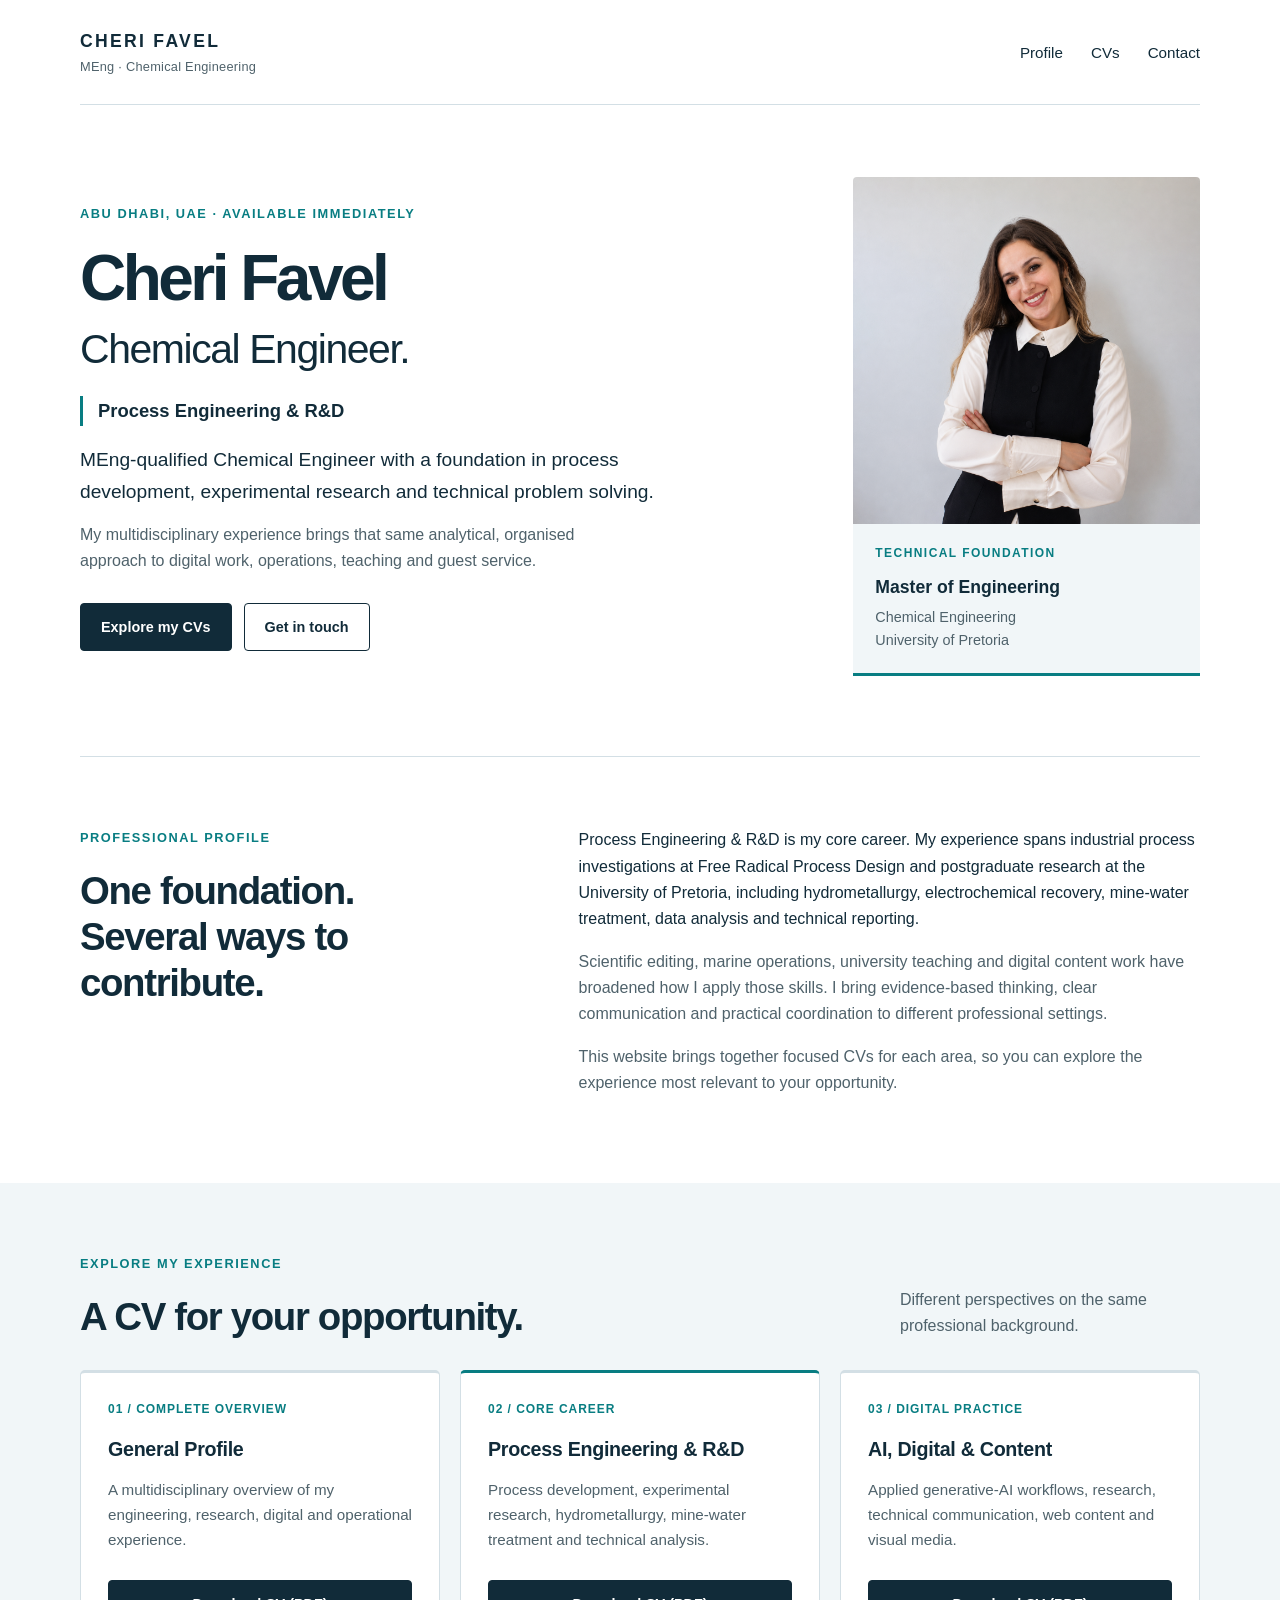
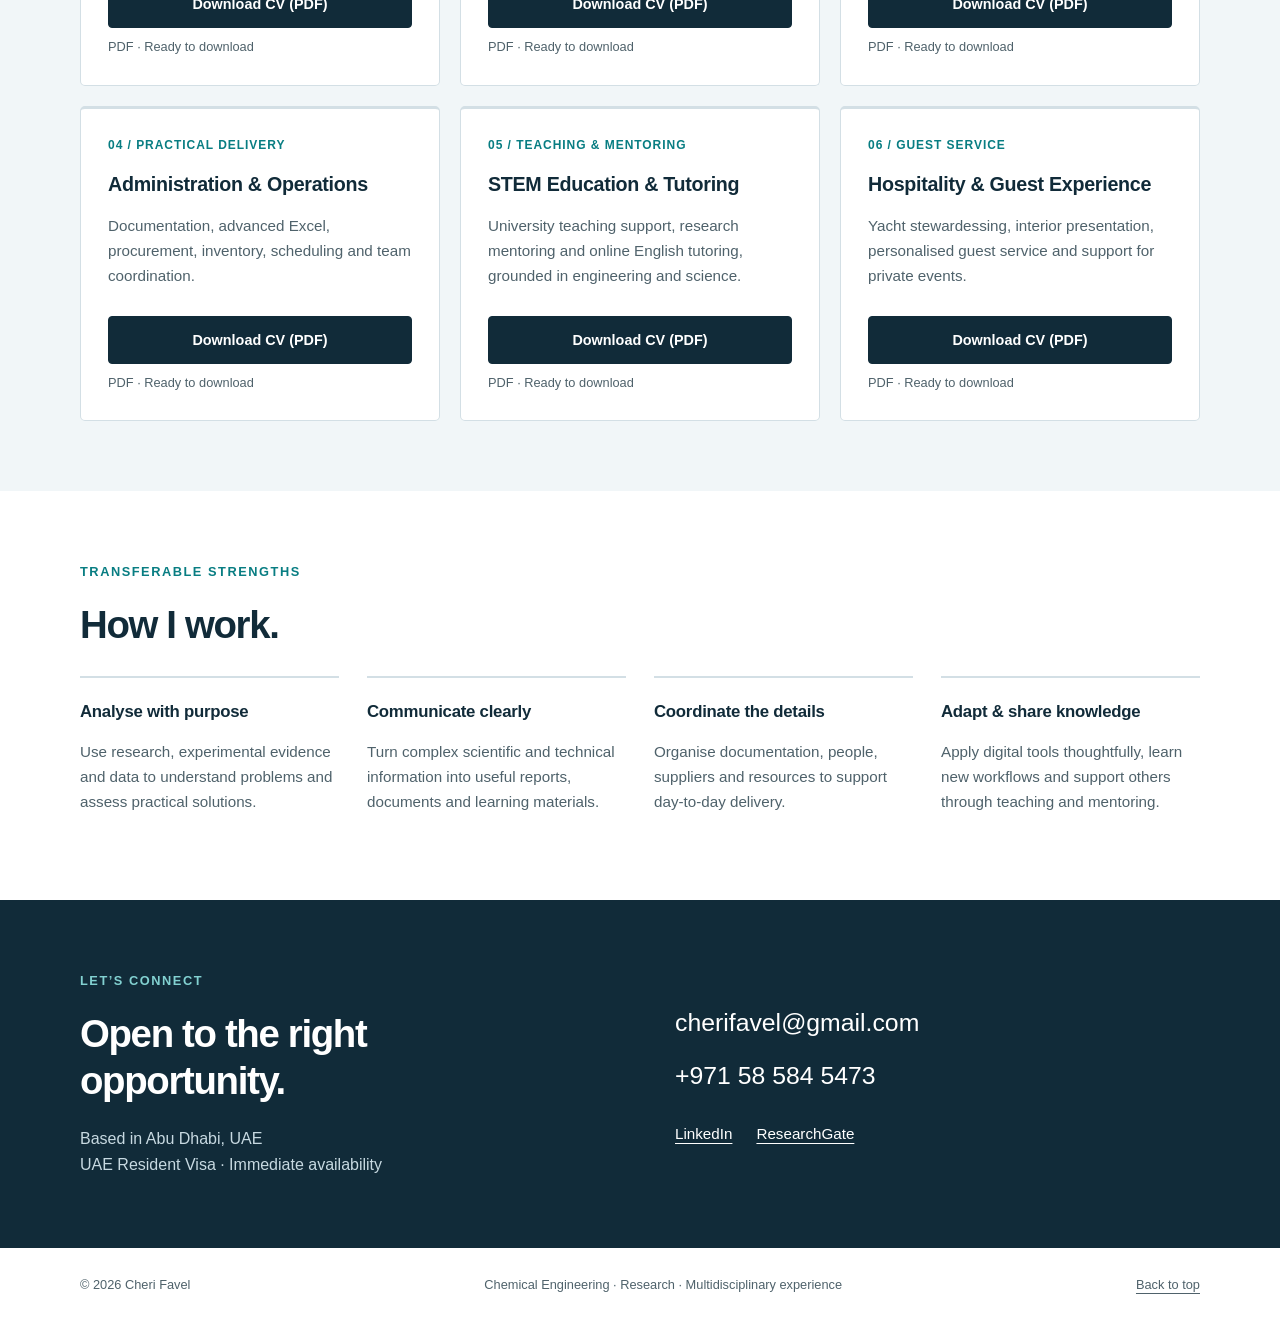
==== index.html @ fe30cc8b "Add files via upload" ====
<!doctype html>
<html lang="en">
<head>
  <meta charset="utf-8"><meta name="viewport" content="width=device-width, initial-scale=1">
  <title>Cheri Favel | Chemical Engineer · Process & R&D</title>
  <meta name="description" content="Cheri Favel, MEng-qualified Chemical Engineer in Abu Dhabi. Process Engineering & R&D, with transferable experience across digital, operations, education and hospitality.">
  <meta name="theme-color" content="#112b39">
  <meta property="og:title" content="Cheri Favel | Chemical Engineer"><meta property="og:description" content="Process Engineering & R&D. One technical foundation, multidisciplinary experience. Abu Dhabi, UAE.">
  <link rel="icon" type="image/svg+xml" href="data:image/svg+xml,%3Csvg xmlns='http://www.w3.org/2000/svg' viewBox='0 0 40 40'%3E%3Crect width='40' height='40' rx='5' fill='%23112b39'/%3E%3Ctext x='5' y='27' font-family='Arial' font-size='22' fill='white'%3ECF%3C/text%3E%3C/svg%3E">
  <link rel="stylesheet" href="assets/styles.css"><script src="assets/cvs.js" defer></script>
</head>
<body>
<a class="skip" href="#main">Skip to content</a>
<header class="wrap header"><a class="brand" href="#home">CHERI FAVEL<span>MEng · Chemical Engineering</span></a><nav aria-label="Main navigation"><a href="#profile">Profile</a><a href="#cvs">CVs</a><a href="#contact">Contact</a></nav></header>
<main id="main">
<section class="wrap hero" id="home">
 <div><p class="eyebrow">Abu Dhabi, UAE · Available immediately</p><h1>Cheri Favel<span>Chemical Engineer.</span></h1><p class="core">Process Engineering & R&D</p><p class="intro">MEng-qualified Chemical Engineer with a foundation in process development, experimental research and technical problem solving.</p><p class="hero-note">My multidisciplinary experience brings that same analytical, organised approach to digital work, operations, teaching and guest service.</p><div class="actions"><a class="button primary" href="#cvs">Explore my CVs</a><a class="button secondary" href="mailto:cherifavel@gmail.com">Get in touch</a></div></div>
 <aside class="hero-aside"><img src="assets/cheri-favel-portrait.png" alt="Cheri Favel" width="1254" height="1254"><div class="qualification"><span class="eyebrow">Technical foundation</span><strong>Master of Engineering</strong><span>Chemical Engineering<br>University of Pretoria</span></div></aside>
</section>
<section class="section wrap profile" id="profile"><div><p class="eyebrow">Professional profile</p><h2>One foundation.<br>Several ways to contribute.</h2></div><div class="prose"><p>Process Engineering & R&D is my core career. My experience spans industrial process investigations at Free Radical Process Design and postgraduate research at the University of Pretoria, including hydrometallurgy, electrochemical recovery, mine-water treatment, data analysis and technical reporting.</p><p>Scientific editing, marine operations, university teaching and digital content work have broadened how I apply those skills. I bring evidence-based thinking, clear communication and practical coordination to different professional settings.</p><p>This website brings together focused CVs for each area, so you can explore the experience most relevant to your opportunity.</p></div></section>
<section class="cv-section" id="cvs"><div class="wrap section"><div class="section-heading"><div><p class="eyebrow">Explore my experience</p><h2>A CV for your opportunity.</h2></div><p>Different perspectives on the same professional background.</p></div>
<div class="cards">
<article class="card" data-cv="general"><p class="card-label">01 / Complete overview</p><h3>General Profile</h3><p>A multidisciplinary overview of my engineering, research, digital and operational experience.</p><div class="download"><button class="button" disabled aria-describedby="general-status">Download CV (PDF)</button><span id="general-status" class="status">Final PDF pending</span></div></article>
<article class="card featured" data-cv="process"><p class="card-label">02 / Core career</p><h3>Process Engineering & R&D</h3><p>Process development, experimental research, hydrometallurgy, mine-water treatment and technical analysis.</p><div class="download"><button class="button" disabled aria-describedby="process-status">Download CV (PDF)</button><span id="process-status" class="status">Final PDF pending</span></div></article>
<article class="card" data-cv="digital"><p class="card-label">03 / Digital practice</p><h3>AI, Digital & Content</h3><p>Applied generative-AI workflows, research, technical communication, web content and visual media.</p><div class="download"><button class="button" disabled aria-describedby="digital-status">Download CV (PDF)</button><span id="digital-status" class="status">Final PDF pending</span></div></article>
<article class="card" data-cv="operations"><p class="card-label">04 / Practical delivery</p><h3>Administration & Operations</h3><p>Documentation, advanced Excel, procurement, inventory, scheduling and team coordination.</p><div class="download"><button class="button" disabled aria-describedby="operations-status">Download CV (PDF)</button><span id="operations-status" class="status">Final PDF pending</span></div></article>
<article class="card" data-cv="education"><p class="card-label">05 / Teaching & mentoring</p><h3>STEM Education & Tutoring</h3><p>University teaching support, research mentoring and online English tutoring, grounded in engineering and science.</p><div class="download"><button class="button" disabled aria-describedby="education-status">Download CV (PDF)</button><span id="education-status" class="status">Final PDF pending</span></div></article>
<article class="card" data-cv="hospitality"><p class="card-label">06 / Guest service</p><h3>Hospitality & Guest Experience</h3><p>Yacht stewardessing, interior presentation, personalised guest service and support for private events.</p><div class="download"><button class="button" disabled aria-describedby="hospitality-status">Download CV (PDF)</button><span id="hospitality-status" class="status">Final PDF pending</span></div></article>
</div><p class="pending-note">CV downloads are being prepared. Please <a href="mailto:cherifavel@gmail.com">contact me</a> for the profile most relevant to your opportunity.</p></div></section>
<section class="section wrap" id="strengths"><p class="eyebrow">Transferable strengths</p><h2>How I work.</h2><div class="strengths"><article><h3>Analyse with purpose</h3><p>Use research, experimental evidence and data to understand problems and assess practical solutions.</p></article><article><h3>Communicate clearly</h3><p>Turn complex scientific and technical information into useful reports, documents and learning materials.</p></article><article><h3>Coordinate the details</h3><p>Organise documentation, people, suppliers and resources to support day-to-day delivery.</p></article><article><h3>Adapt & share knowledge</h3><p>Apply digital tools thoughtfully, learn new workflows and support others through teaching and mentoring.</p></article></div></section>
<section class="contact" id="contact"><div class="wrap section contact-grid"><div><p class="eyebrow">Let’s connect</p><h2>Open to the right<br>opportunity.</h2><p>Based in Abu Dhabi, UAE<br>UAE Resident Visa · Immediate availability</p></div><div class="contact-links"><a href="mailto:cherifavel@gmail.com">cherifavel@gmail.com</a><a href="tel:+971585845473">+971 58 584 5473</a><div class="social"><a href="https://www.linkedin.com/in/cheri-favel">LinkedIn</a><a href="https://www.researchgate.net/profile/Cheri-Favel">ResearchGate</a></div></div></div></section>
</main><footer class="wrap footer"><span>© 2026 Cheri Favel</span><span>Chemical Engineering · Research · Multidisciplinary experience</span><a href="#home">Back to top</a></footer>
</body></html>
---- assets/styles.css ----
:root{--ink:#112b39;--muted:#4f626b;--accent:#087d82;--light:#f1f6f8;--line:#d3dfe5;font-family:Arial,Helvetica,sans-serif;color:var(--ink);font-size:16px;line-height:1.65;scroll-behavior:smooth}*{box-sizing:border-box}body{margin:0;background:#fff}a{color:inherit;text-underline-offset:4px}a:focus-visible,button:focus-visible{outline:3px solid #d68d15;outline-offset:5px}button,a{-webkit-tap-highlight-color:transparent}.wrap{width:min(1120px,calc(100% - 64px));margin:auto}.skip{position:absolute;top:-100px;background:#fff;padding:12px;z-index:5}.skip:focus{top:0}.header{display:flex;justify-content:space-between;align-items:center;padding:27px 0;border-bottom:1px solid var(--line);gap:24px}.brand{font-weight:700;letter-spacing:.13em;text-decoration:none;font-size:1.1rem}.brand span{display:block;font-size:.8rem;letter-spacing:.02em;font-weight:400;color:var(--muted)}nav{display:flex;gap:28px}nav a{text-decoration:none;font-size:.95rem}nav a:hover{color:var(--accent)}.hero{display:grid;grid-template-columns:1.6fr .8fr;align-items:center;gap:80px;padding:72px 0 80px}.eyebrow,.card-label{font-size:.8rem;text-transform:uppercase;letter-spacing:.12em;font-weight:700;color:var(--accent);margin:0 0 20px}h1{font-size:clamp(2.8rem,5vw,4.7rem);line-height:1.08;letter-spacing:-.055em;margin:0 0 25px}h1 span{display:block;font-size:.64em;letter-spacing:-.035em;font-weight:400;margin-top:14px}.core{display:inline-block;border-left:3px solid var(--accent);padding-left:15px;font-size:1.15rem;font-weight:700;margin:0 0 18px}.intro{font-size:1.2rem;line-height:1.65;max-width:600px;margin:0 0 14px}.hero-note{color:var(--muted);max-width:550px;margin:0 0 28px}.actions{display:flex;gap:12px;flex-wrap:wrap}.button{display:inline-flex;align-items:center;justify-content:center;font:inherit;font-size:.9rem;font-weight:700;line-height:1.4;padding:13px 20px;border-radius:4px;text-decoration:none;border:1px solid var(--ink);min-height:48px}.primary{background:var(--ink);color:#fff}.secondary{background:white}.button:hover:not(:disabled){background:var(--accent);border-color:var(--accent);color:white}.hero-aside{border-bottom:3px solid var(--accent)}.hero-aside img{display:block;width:100%;height:auto;aspect-ratio:1;object-fit:cover;border-radius:4px 4px 0 0}.qualification{padding:20px 22px;background:var(--light)}.qualification .eyebrow{font-size:.75rem;margin-bottom:9px;display:block}.qualification strong{display:block;font-size:1.1rem}.qualification>span:last-child{font-size:.9rem;color:var(--muted);display:block;margin-top:4px}.section{padding:70px 0}h2{font-size:clamp(1.9rem,3vw,2.65rem);line-height:1.2;letter-spacing:-.035em;margin:0 0 28px}h3{font-size:1.23rem;line-height:1.35;margin:0 0 15px;letter-spacing:-.015em}p{margin:0 0 16px}.profile{border-top:1px solid var(--line);display:grid;grid-template-columns:1fr 1.45fr;gap:70px}.prose p{color:var(--muted)}.prose p:first-child{color:var(--ink)}.cv-section{background:var(--light)}.section-heading{display:flex;justify-content:space-between;gap:40px;align-items:end;margin-bottom:30px}.section-heading h2{margin-bottom:0}.section-heading>p{max-width:300px;color:var(--muted);margin:0}.cards{display:grid;grid-template-columns:repeat(3,1fr);gap:20px}.card{padding:27px;background:white;border:1px solid var(--line);border-top:3px solid var(--line);border-radius:5px;display:flex;flex-direction:column}.card.featured{border-top-color:var(--accent)}.card-label{font-size:.75rem;letter-spacing:.08em;margin-bottom:16px}.card>p:not(.card-label){color:var(--muted);font-size:.95rem}.download{margin-top:auto;padding-top:12px}.download .button{width:100%;padding:12px}.button:disabled{background:#edf1f4;border-color:#c3d0d8;color:#52616a;cursor:not-allowed}.status{display:block;margin-top:8px;font-size:.8rem;color:var(--muted)}.pending-note{font-size:.9rem;color:var(--muted);margin:24px 0 0}.strengths{display:grid;grid-template-columns:repeat(4,1fr);gap:28px}.strengths article{border-top:2px solid var(--line);padding-top:23px}.strengths h3{font-size:1.05rem}.strengths p{color:var(--muted);font-size:.95rem}.contact{background:var(--ink);color:white}.contact .eyebrow{color:#82d1d1}.contact-grid{display:grid;grid-template-columns:1fr 1fr;gap:70px;align-items:center}.contact h2{margin-bottom:22px}.contact p:last-child{color:#c7d9e1;margin:0}.contact-links{display:flex;flex-direction:column;align-items:flex-start;gap:12px}.contact-links>a{font-size:clamp(1.1rem,2.1vw,1.55rem);text-decoration:none;overflow-wrap:anywhere}.contact-links a:hover{text-decoration:underline}.social{display:flex;gap:24px;font-size:.95rem;margin-top:12px}.footer{display:flex;justify-content:space-between;gap:25px;padding:26px 0;color:var(--muted);font-size:.8rem}.footer span:nth-child(2){max-width:450px}section{scroll-margin-top:25px}@media(max-width:900px){.hero{gap:40px}.cards{grid-template-columns:repeat(2,1fr)}.strengths{grid-template-columns:repeat(2,1fr)}.profile{gap:35px}.contact-grid{gap:30px}.section-heading{align-items:start;flex-direction:column;gap:18px}}@media(max-width:600px){.wrap{width:calc(100% - 36px)}.header{align-items:start;flex-direction:column;gap:15px;padding:20px 0}nav{gap:25px}.hero{grid-template-columns:1fr;gap:30px;padding:40px 0}.hero-aside{display:grid;grid-template-columns:110px 1fr}.hero-aside img{border-radius:4px 0 0 0;height:100%;aspect-ratio:auto}.qualification{padding:14px}.qualification .eyebrow{font-size:.7rem;margin-bottom:6px}.qualification strong{font-size:1rem}.section{padding:45px 0}.profile,.contact-grid{grid-template-columns:1fr;gap:18px}.cards{grid-template-columns:1fr;gap:15px}.card{padding:23px}.strengths{gap:20px;grid-template-columns:1fr}.footer{flex-direction:column;gap:8px}.hero .eyebrow{font-size:.75rem}.contact-links{gap:9px}.actions .button{flex:1}.hero-aside .qualification>span:last-child{font-size:.85rem}}@media(prefers-reduced-motion:reduce){:root{scroll-behavior:auto}}
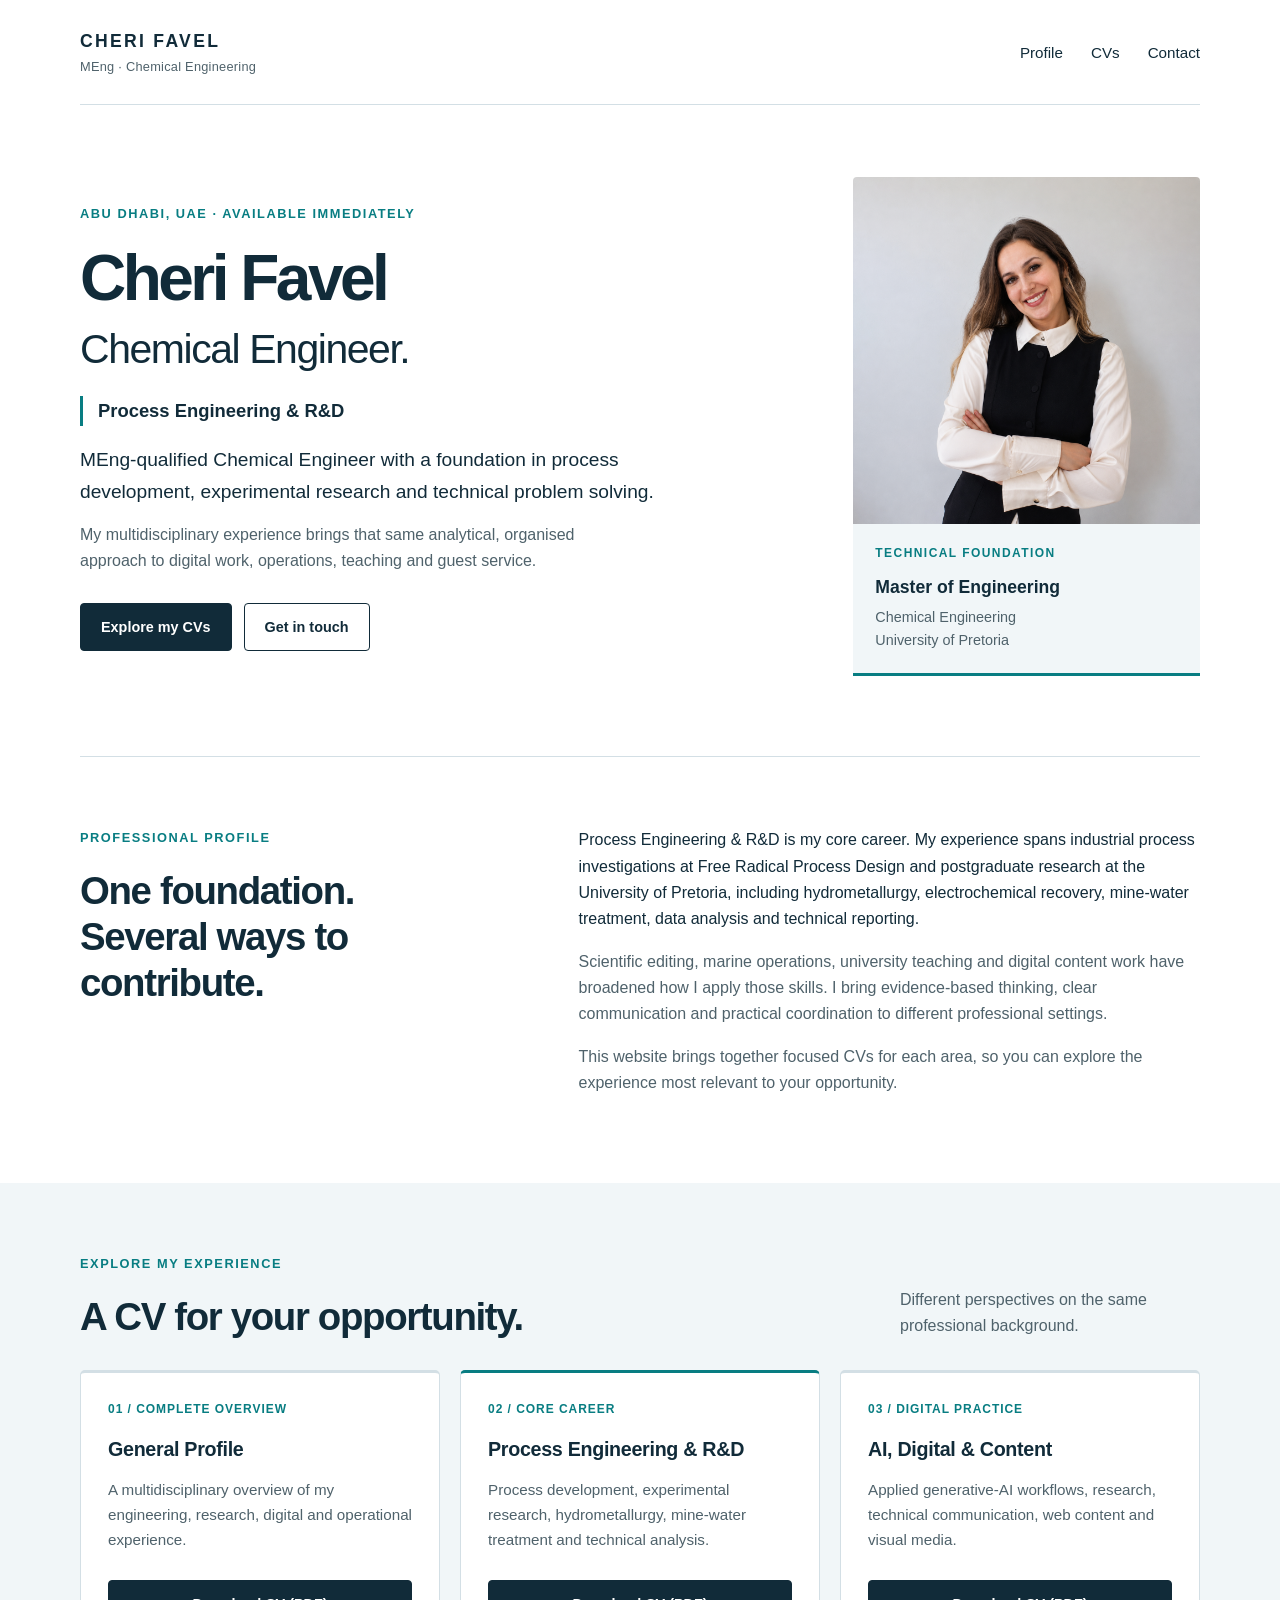
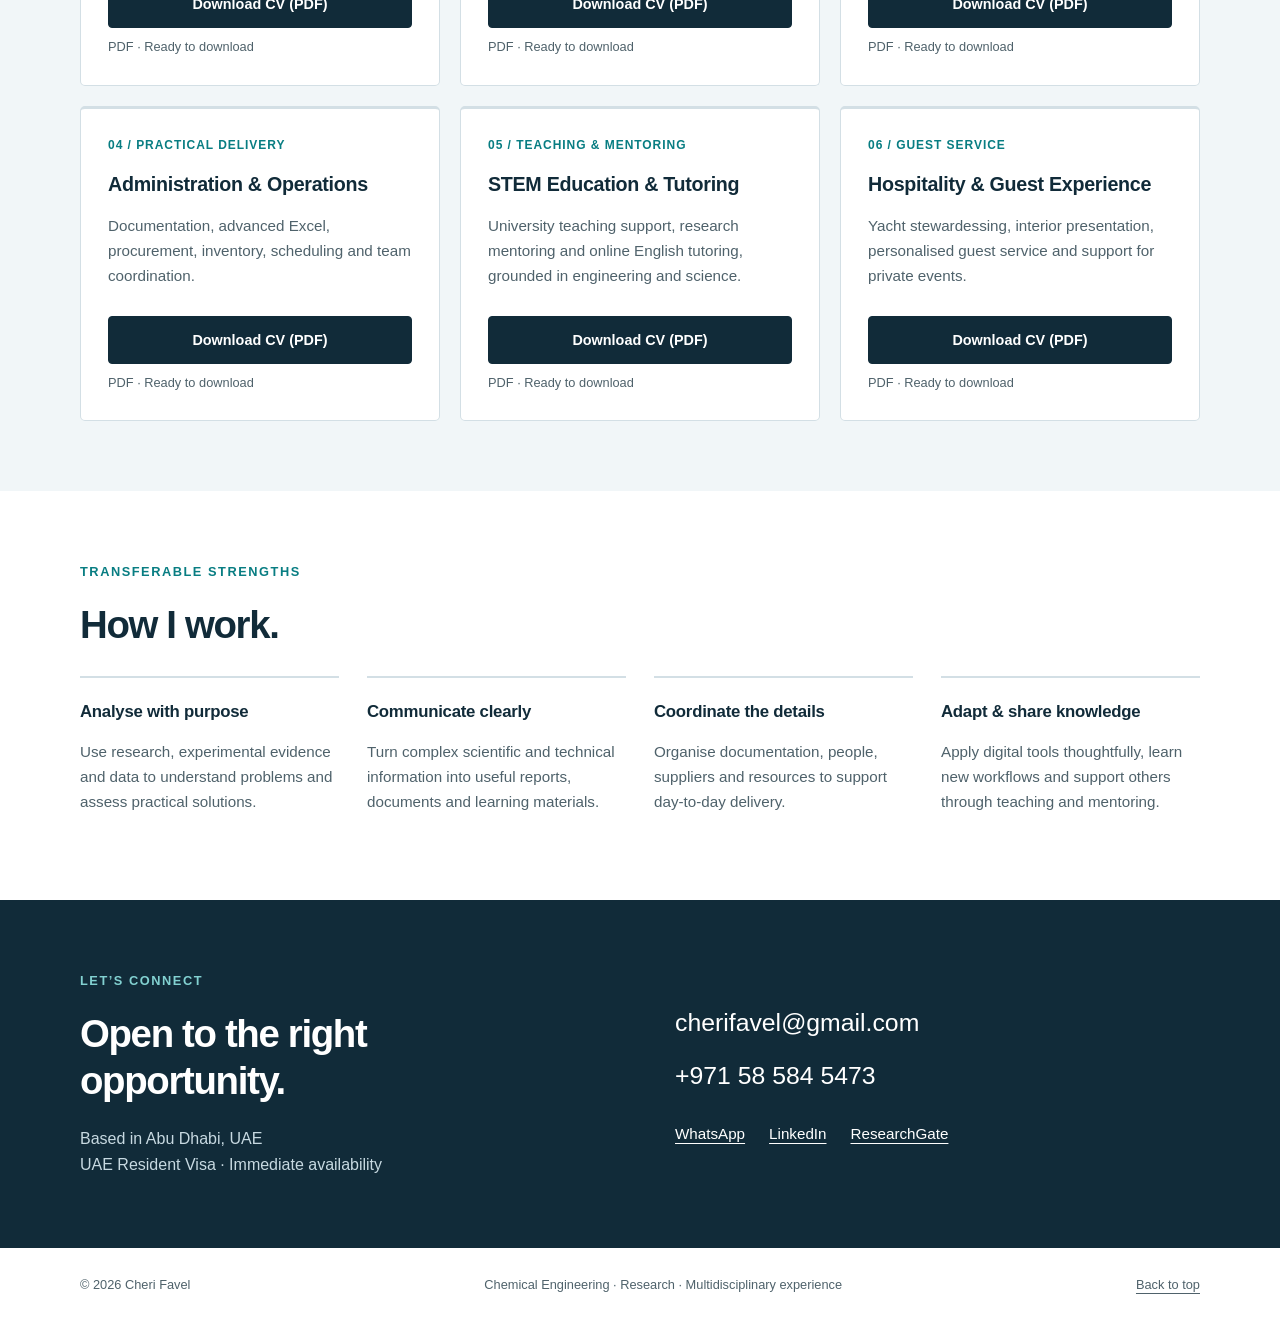
==== commit e7c2d2d9: "Update index.html Added WhatsApp Link" ====
--- a/index.html
+++ b/index.html
@@ -28,6 +28,6 @@
 <article class="card" data-cv="hospitality"><p class="card-label">06 / Guest service</p><h3>Hospitality & Guest Experience</h3><p>Yacht stewardessing, interior presentation, personalised guest service and support for private events.</p><div class="download"><button class="button" disabled aria-describedby="hospitality-status">Download CV (PDF)</button><span id="hospitality-status" class="status">Final PDF pending</span></div></article>
 </div><p class="pending-note">CV downloads are being prepared. Please <a href="mailto:cherifavel@gmail.com">contact me</a> for the profile most relevant to your opportunity.</p></div></section>
 <section class="section wrap" id="strengths"><p class="eyebrow">Transferable strengths</p><h2>How I work.</h2><div class="strengths"><article><h3>Analyse with purpose</h3><p>Use research, experimental evidence and data to understand problems and assess practical solutions.</p></article><article><h3>Communicate clearly</h3><p>Turn complex scientific and technical information into useful reports, documents and learning materials.</p></article><article><h3>Coordinate the details</h3><p>Organise documentation, people, suppliers and resources to support day-to-day delivery.</p></article><article><h3>Adapt & share knowledge</h3><p>Apply digital tools thoughtfully, learn new workflows and support others through teaching and mentoring.</p></article></div></section>
-<section class="contact" id="contact"><div class="wrap section contact-grid"><div><p class="eyebrow">Let’s connect</p><h2>Open to the right<br>opportunity.</h2><p>Based in Abu Dhabi, UAE<br>UAE Resident Visa · Immediate availability</p></div><div class="contact-links"><a href="mailto:cherifavel@gmail.com">cherifavel@gmail.com</a><a href="tel:+971585845473">+971 58 584 5473</a><div class="social"><a href="https://www.linkedin.com/in/cheri-favel">LinkedIn</a><a href="https://www.researchgate.net/profile/Cheri-Favel">ResearchGate</a></div></div></div></section>
+<section class="contact" id="contact"><div class="wrap section contact-grid"><div><p class="eyebrow">Let’s connect</p><h2>Open to the right<br>opportunity.</h2><p>Based in Abu Dhabi, UAE<br>UAE Resident Visa · Immediate availability</p></div><div class="contact-links"><a href="mailto:cherifavel@gmail.com">cherifavel@gmail.com</a><a href="tel:+971585845473">+971 58 584 5473</a><div class="social"><a href="https://wa.me/971585845473">WhatsApp</a><a href="https://www.linkedin.com/in/cheri-favel">LinkedIn</a><a href="https://www.researchgate.net/profile/Cheri-Favel">ResearchGate</a></div></div></div></section>
 </main><footer class="wrap footer"><span>© 2026 Cheri Favel</span><span>Chemical Engineering · Research · Multidisciplinary experience</span><a href="#home">Back to top</a></footer>
 </body></html>
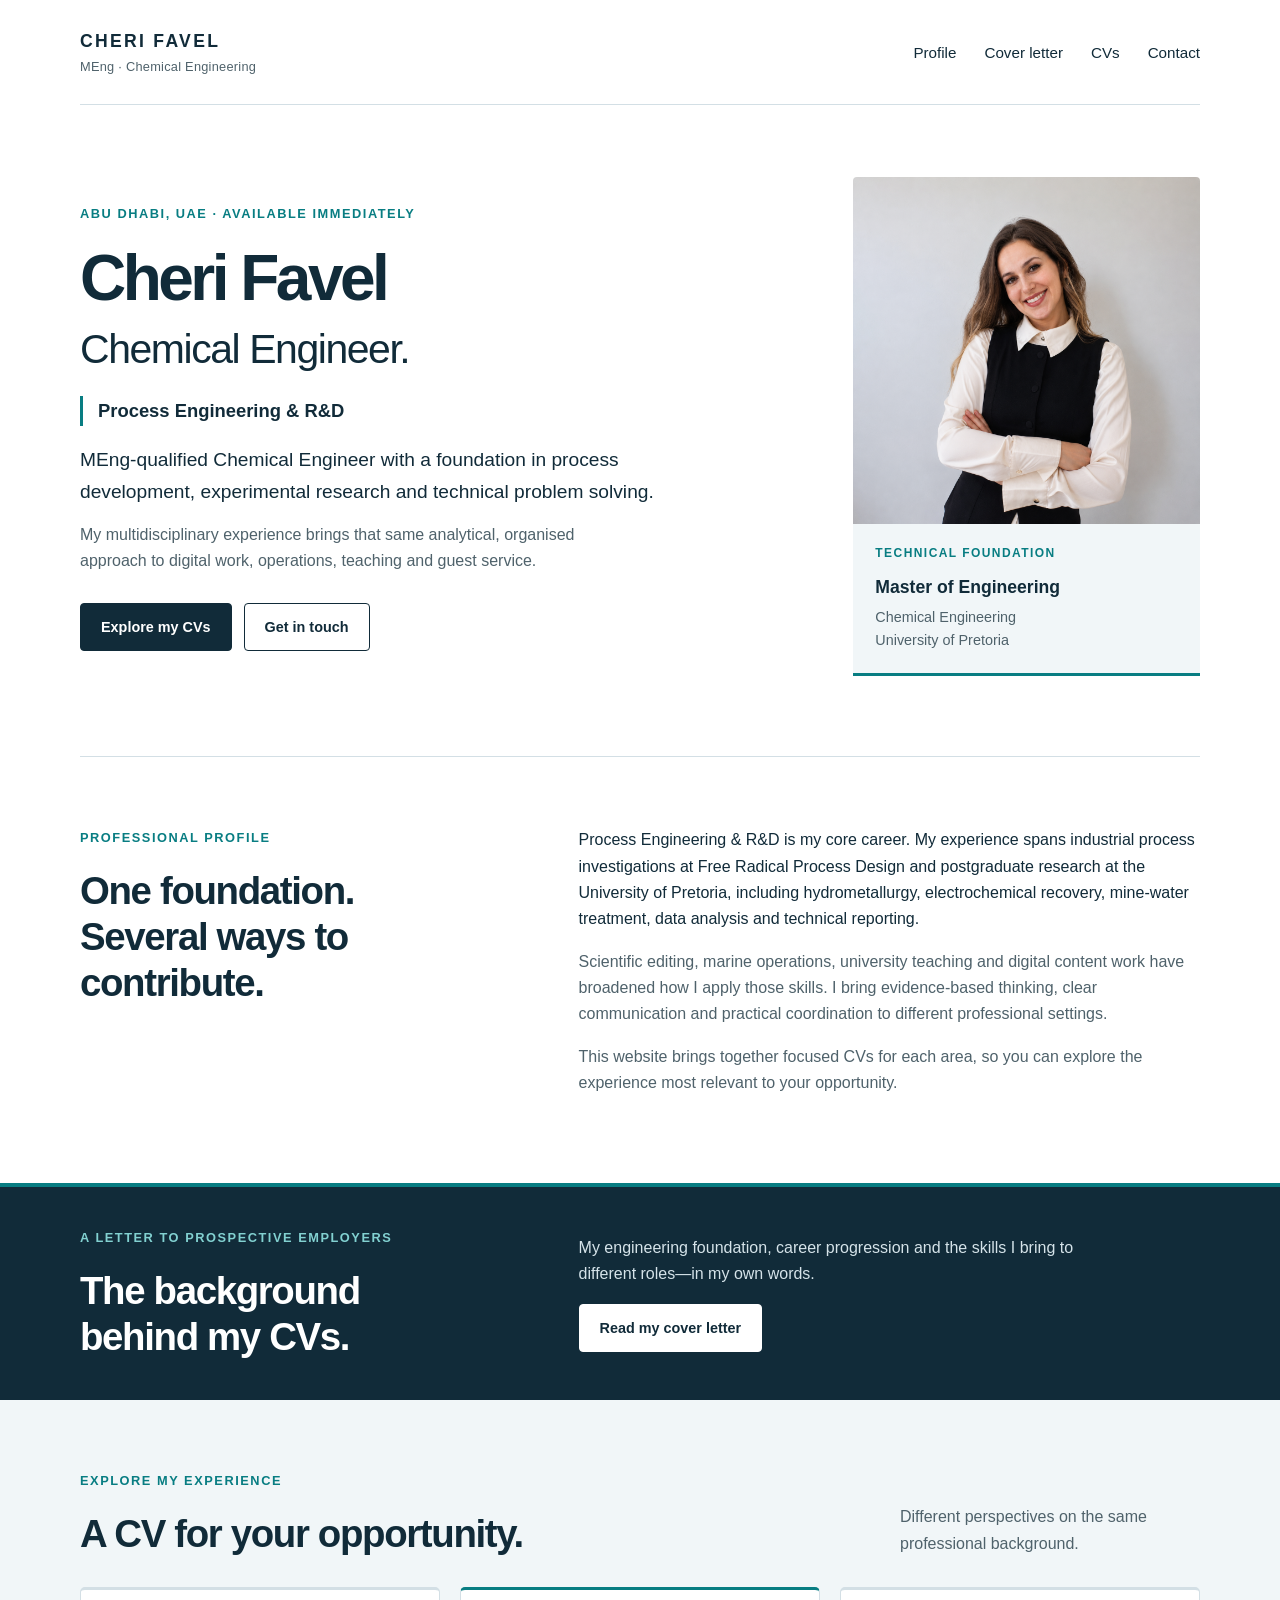
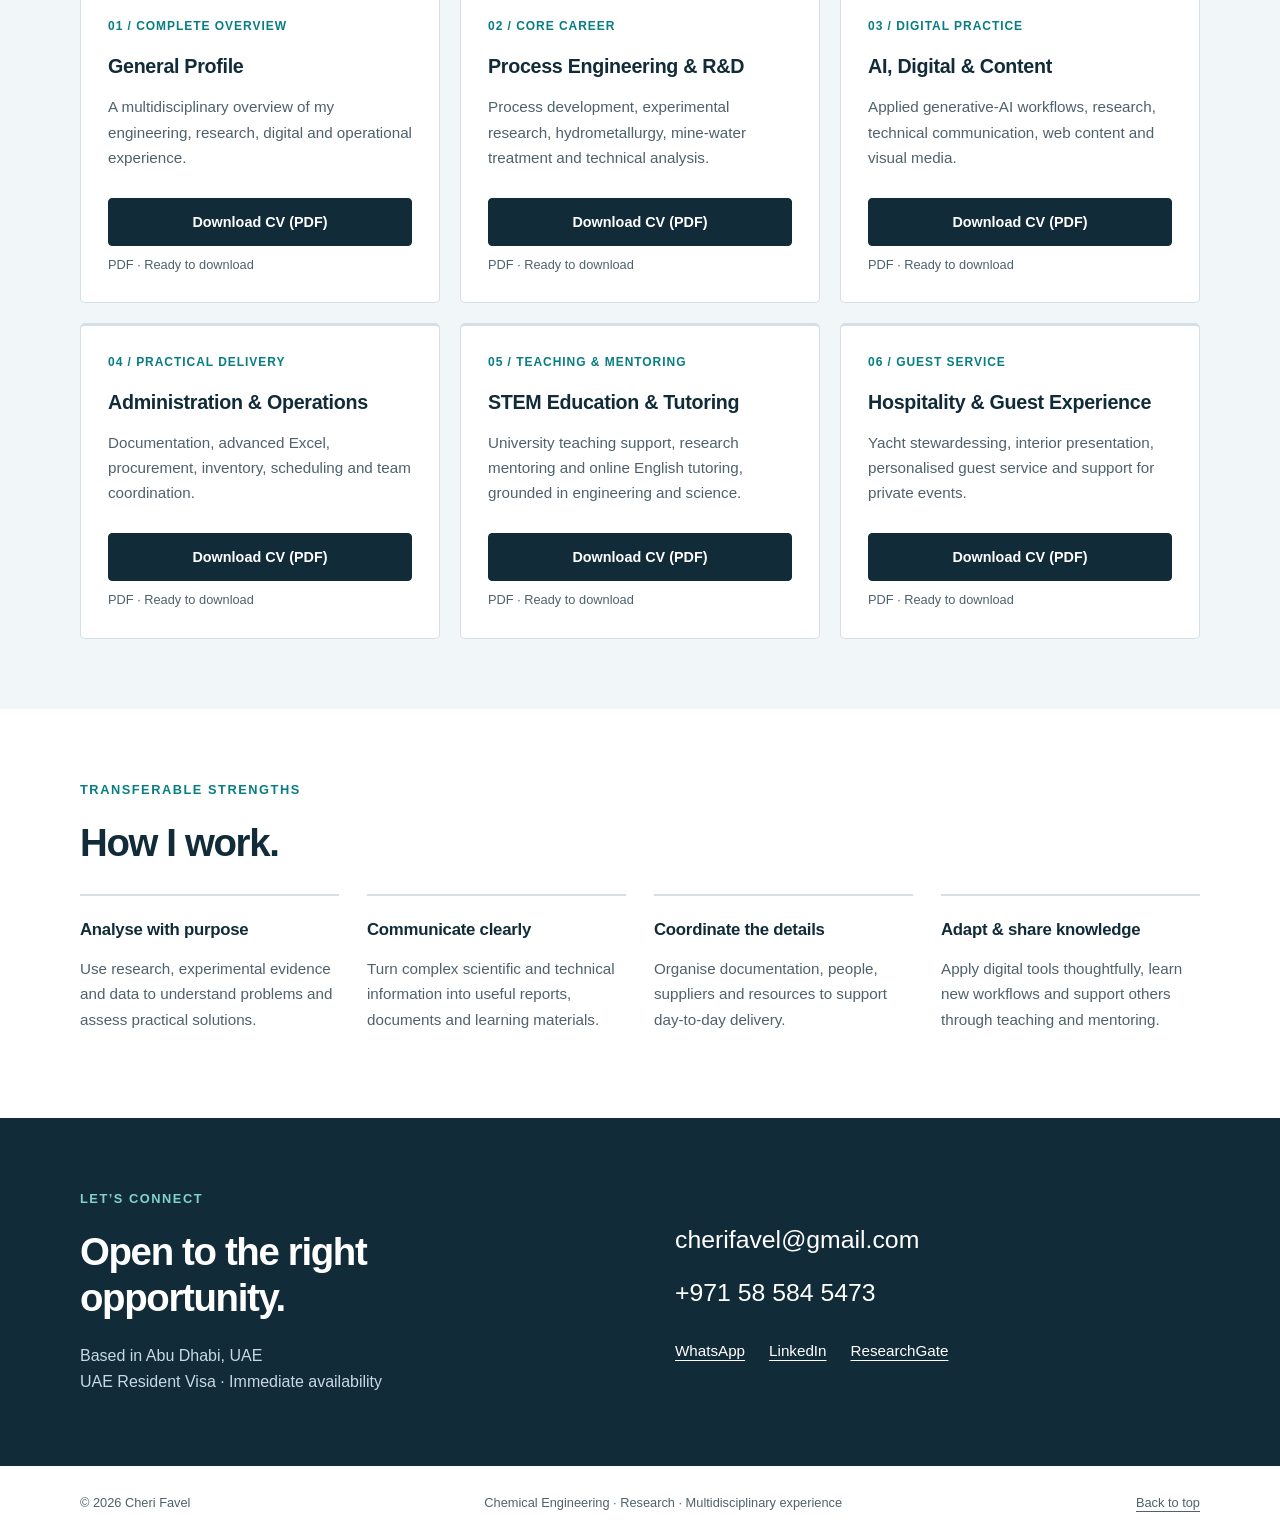
==== commit dcac9aad: "Add files via upload" ====
--- a/index.html
+++ b/index.html
@@ -8,16 +8,17 @@
   <meta property="og:title" content="Cheri Favel | Chemical Engineer"><meta property="og:description" content="Process Engineering & R&D. One technical foundation, multidisciplinary experience. Abu Dhabi, UAE.">
   <link rel="icon" type="image/svg+xml" href="data:image/svg+xml,%3Csvg xmlns='http://www.w3.org/2000/svg' viewBox='0 0 40 40'%3E%3Crect width='40' height='40' rx='5' fill='%23112b39'/%3E%3Ctext x='5' y='27' font-family='Arial' font-size='22' fill='white'%3ECF%3C/text%3E%3C/svg%3E">
   <link rel="stylesheet" href="assets/styles.css"><script src="assets/cvs.js" defer></script>
-</head>
+<style>.letter-feature{background:#112b39;color:white;border-top:4px solid #087d82}.letter-feature-inner{padding:40px 0;display:grid;grid-template-columns:1fr 1.45fr;gap:70px;align-items:center}.letter-feature .eyebrow{color:#82d1d1}.letter-feature h2{margin:0;overflow-wrap:anywhere}.letter-feature p:not(.eyebrow){color:#d5e3e9;max-width:530px}.letter-feature .button{max-width:100%;text-align:center;background:white;color:#112b39;border-color:white}.header nav{flex-wrap:wrap}.social{flex-wrap:wrap}.contact-grid>div{min-width:0}.contact h2{overflow-wrap:anywhere}@media(max-width:600px){.letter-feature-inner{grid-template-columns:1fr;gap:22px;padding:32px 0}.header nav{gap:14px}}</style></head>
 <body>
 <a class="skip" href="#main">Skip to content</a>
-<header class="wrap header"><a class="brand" href="#home">CHERI FAVEL<span>MEng · Chemical Engineering</span></a><nav aria-label="Main navigation"><a href="#profile">Profile</a><a href="#cvs">CVs</a><a href="#contact">Contact</a></nav></header>
+<header class="wrap header"><a class="brand" href="#home">CHERI FAVEL<span>MEng · Chemical Engineering</span></a><nav aria-label="Main navigation"><a href="#profile">Profile</a><a href="#cover-letter">Cover letter</a><a href="#cvs">CVs</a><a href="#contact">Contact</a></nav></header>
 <main id="main">
 <section class="wrap hero" id="home">
  <div><p class="eyebrow">Abu Dhabi, UAE · Available immediately</p><h1>Cheri Favel<span>Chemical Engineer.</span></h1><p class="core">Process Engineering & R&D</p><p class="intro">MEng-qualified Chemical Engineer with a foundation in process development, experimental research and technical problem solving.</p><p class="hero-note">My multidisciplinary experience brings that same analytical, organised approach to digital work, operations, teaching and guest service.</p><div class="actions"><a class="button primary" href="#cvs">Explore my CVs</a><a class="button secondary" href="mailto:cherifavel@gmail.com">Get in touch</a></div></div>
  <aside class="hero-aside"><img src="assets/cheri-favel-portrait.png" alt="Cheri Favel" width="1254" height="1254"><div class="qualification"><span class="eyebrow">Technical foundation</span><strong>Master of Engineering</strong><span>Chemical Engineering<br>University of Pretoria</span></div></aside>
 </section>
 <section class="section wrap profile" id="profile"><div><p class="eyebrow">Professional profile</p><h2>One foundation.<br>Several ways to contribute.</h2></div><div class="prose"><p>Process Engineering & R&D is my core career. My experience spans industrial process investigations at Free Radical Process Design and postgraduate research at the University of Pretoria, including hydrometallurgy, electrochemical recovery, mine-water treatment, data analysis and technical reporting.</p><p>Scientific editing, marine operations, university teaching and digital content work have broadened how I apply those skills. I bring evidence-based thinking, clear communication and practical coordination to different professional settings.</p><p>This website brings together focused CVs for each area, so you can explore the experience most relevant to your opportunity.</p></div></section>
+<section id="cover-letter" class="letter-feature"><div class="wrap letter-feature-inner"><div><p class="eyebrow">A letter to prospective employers</p><h2>The background<br>behind my CVs.</h2></div><div><p>My engineering foundation, career progression and the skills I bring to different roles—in my own words.</p><a class="button" href="cover-letter.html">Read my cover letter</a></div></div></section>
 <section class="cv-section" id="cvs"><div class="wrap section"><div class="section-heading"><div><p class="eyebrow">Explore my experience</p><h2>A CV for your opportunity.</h2></div><p>Different perspectives on the same professional background.</p></div>
 <div class="cards">
 <article class="card" data-cv="general"><p class="card-label">01 / Complete overview</p><h3>General Profile</h3><p>A multidisciplinary overview of my engineering, research, digital and operational experience.</p><div class="download"><button class="button" disabled aria-describedby="general-status">Download CV (PDF)</button><span id="general-status" class="status">Final PDF pending</span></div></article>
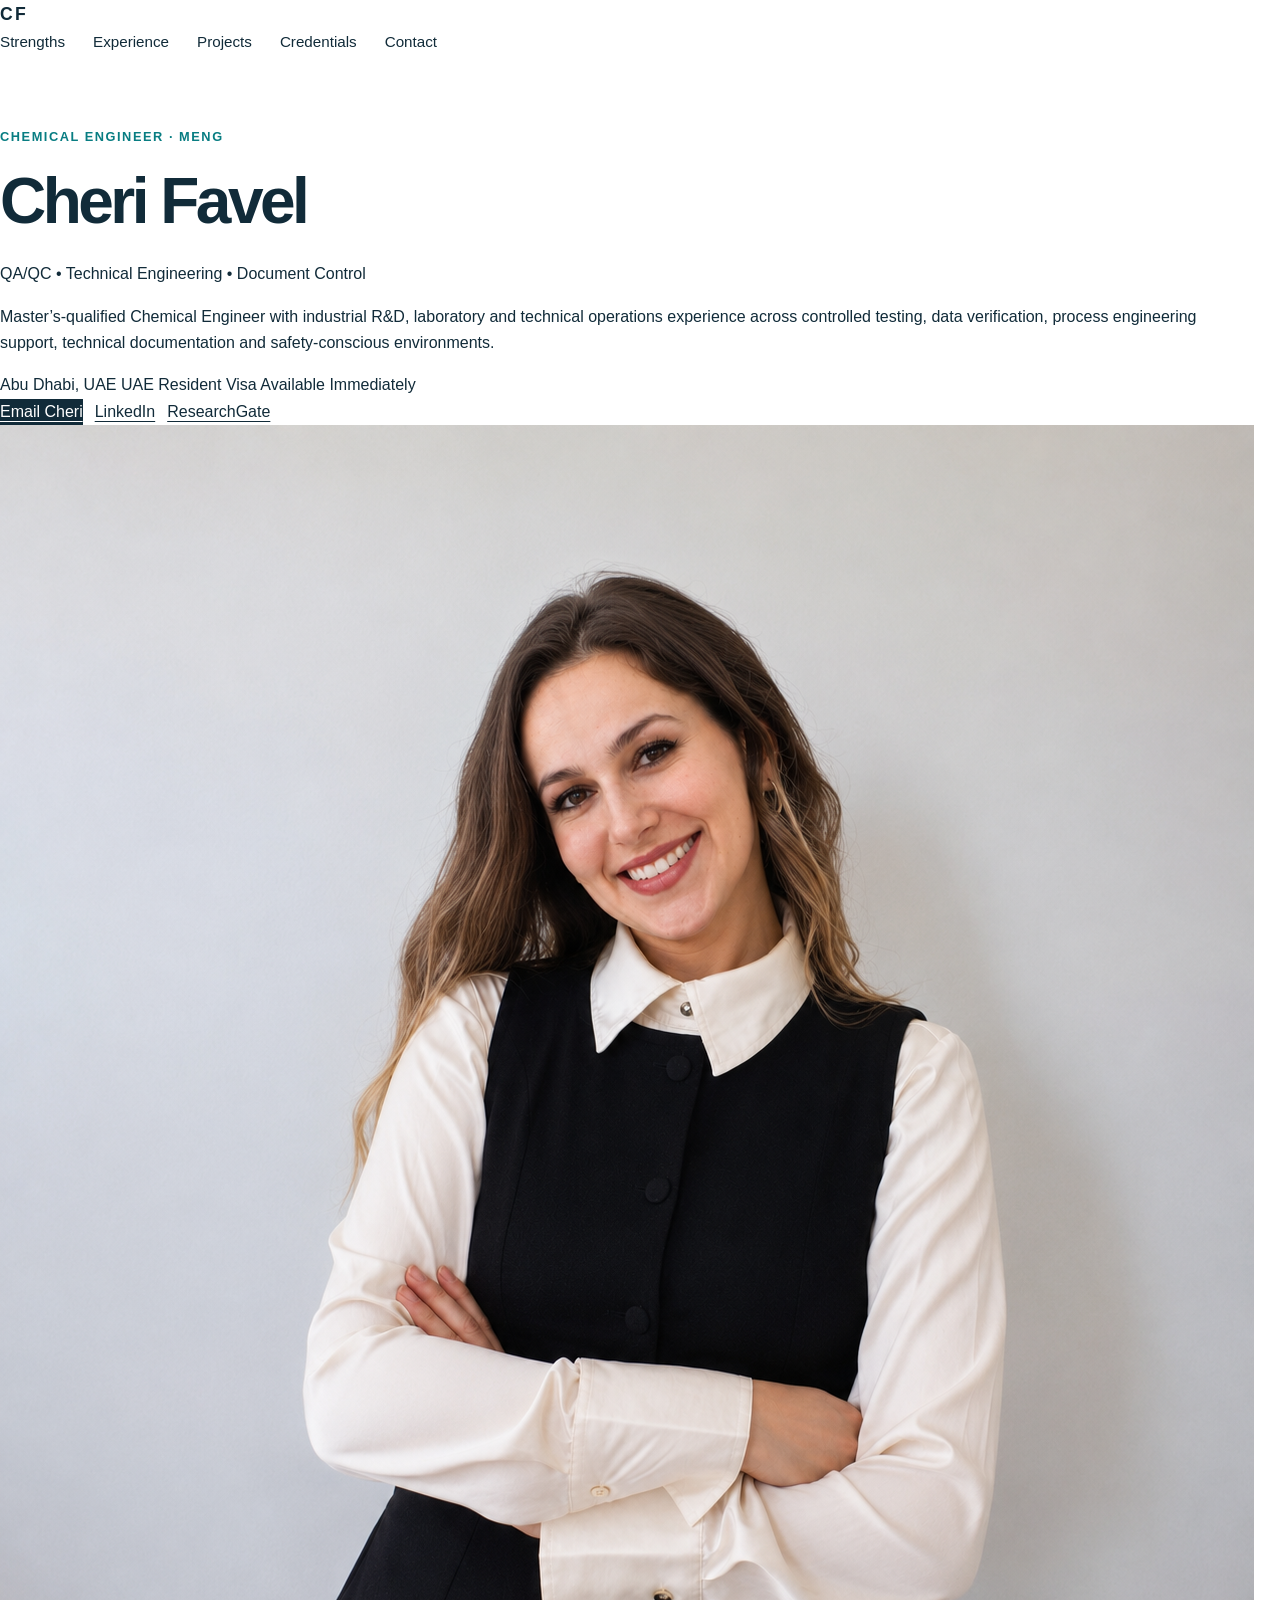
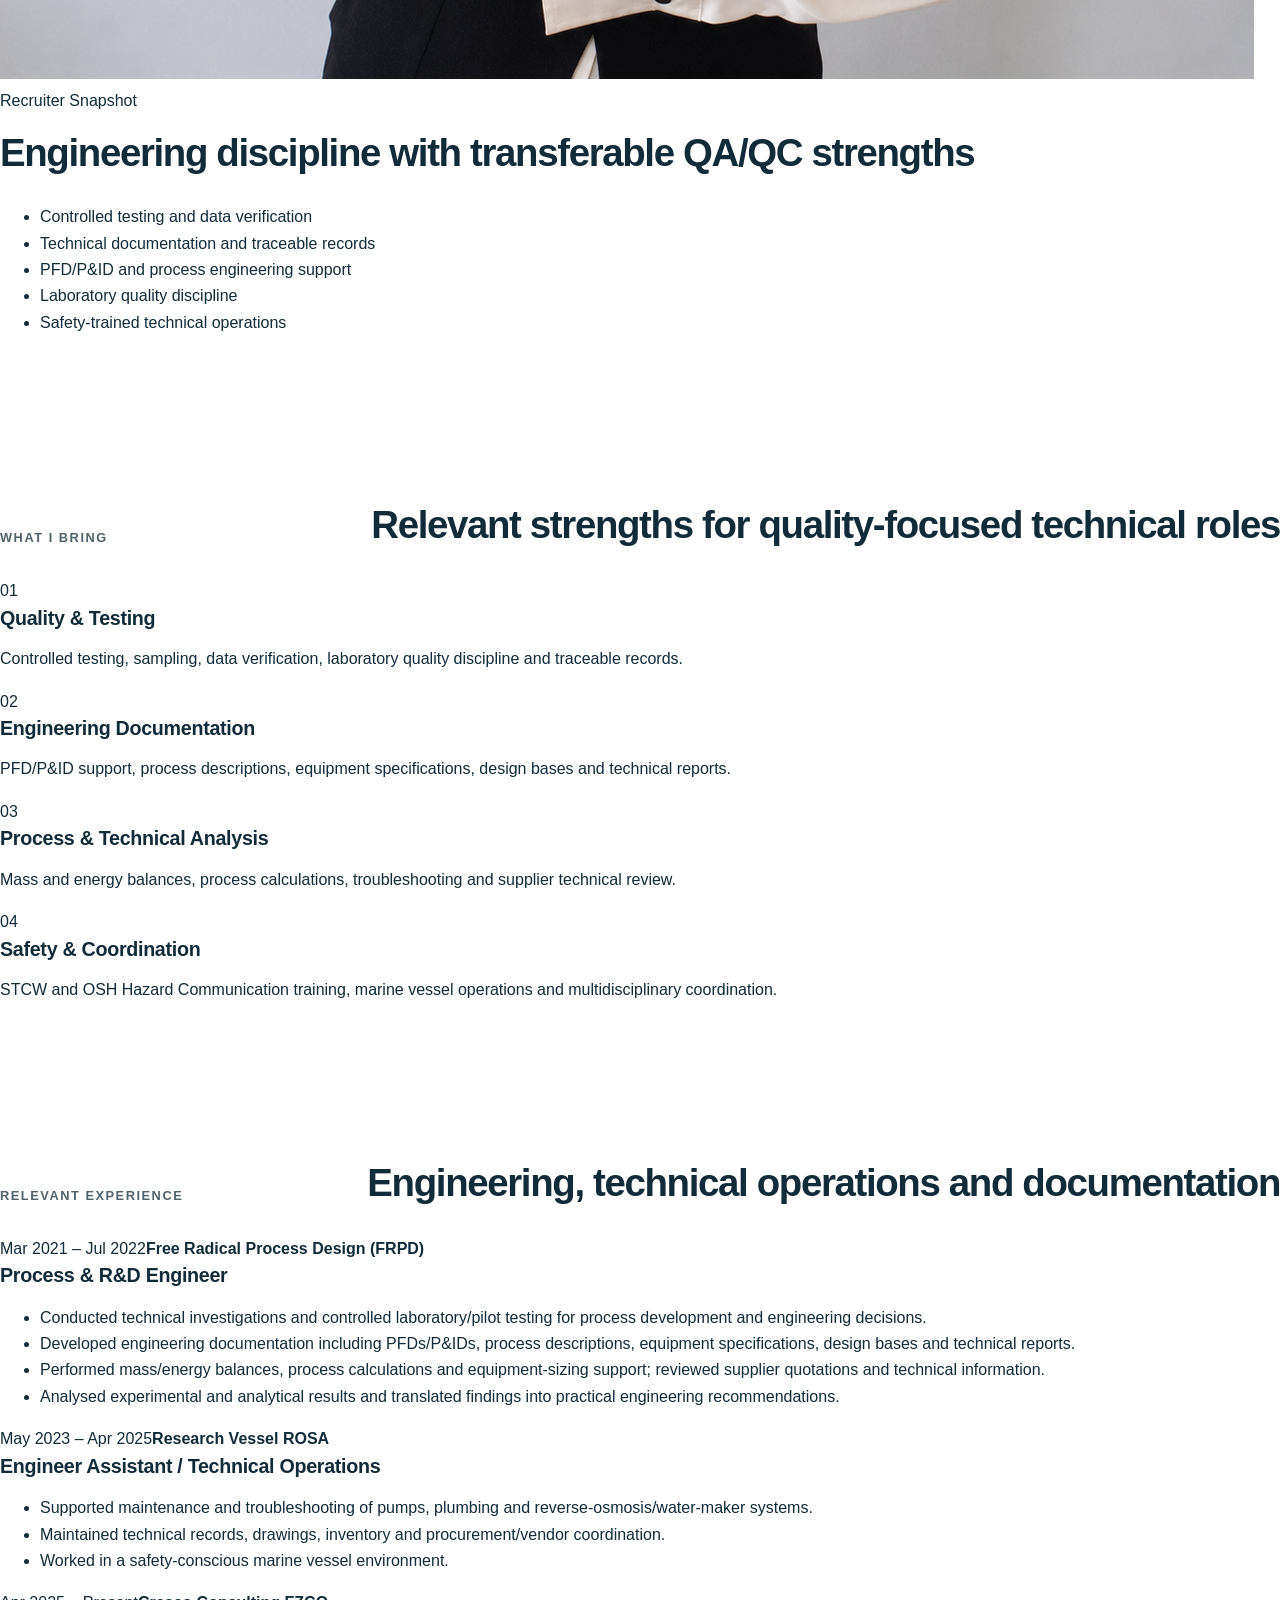
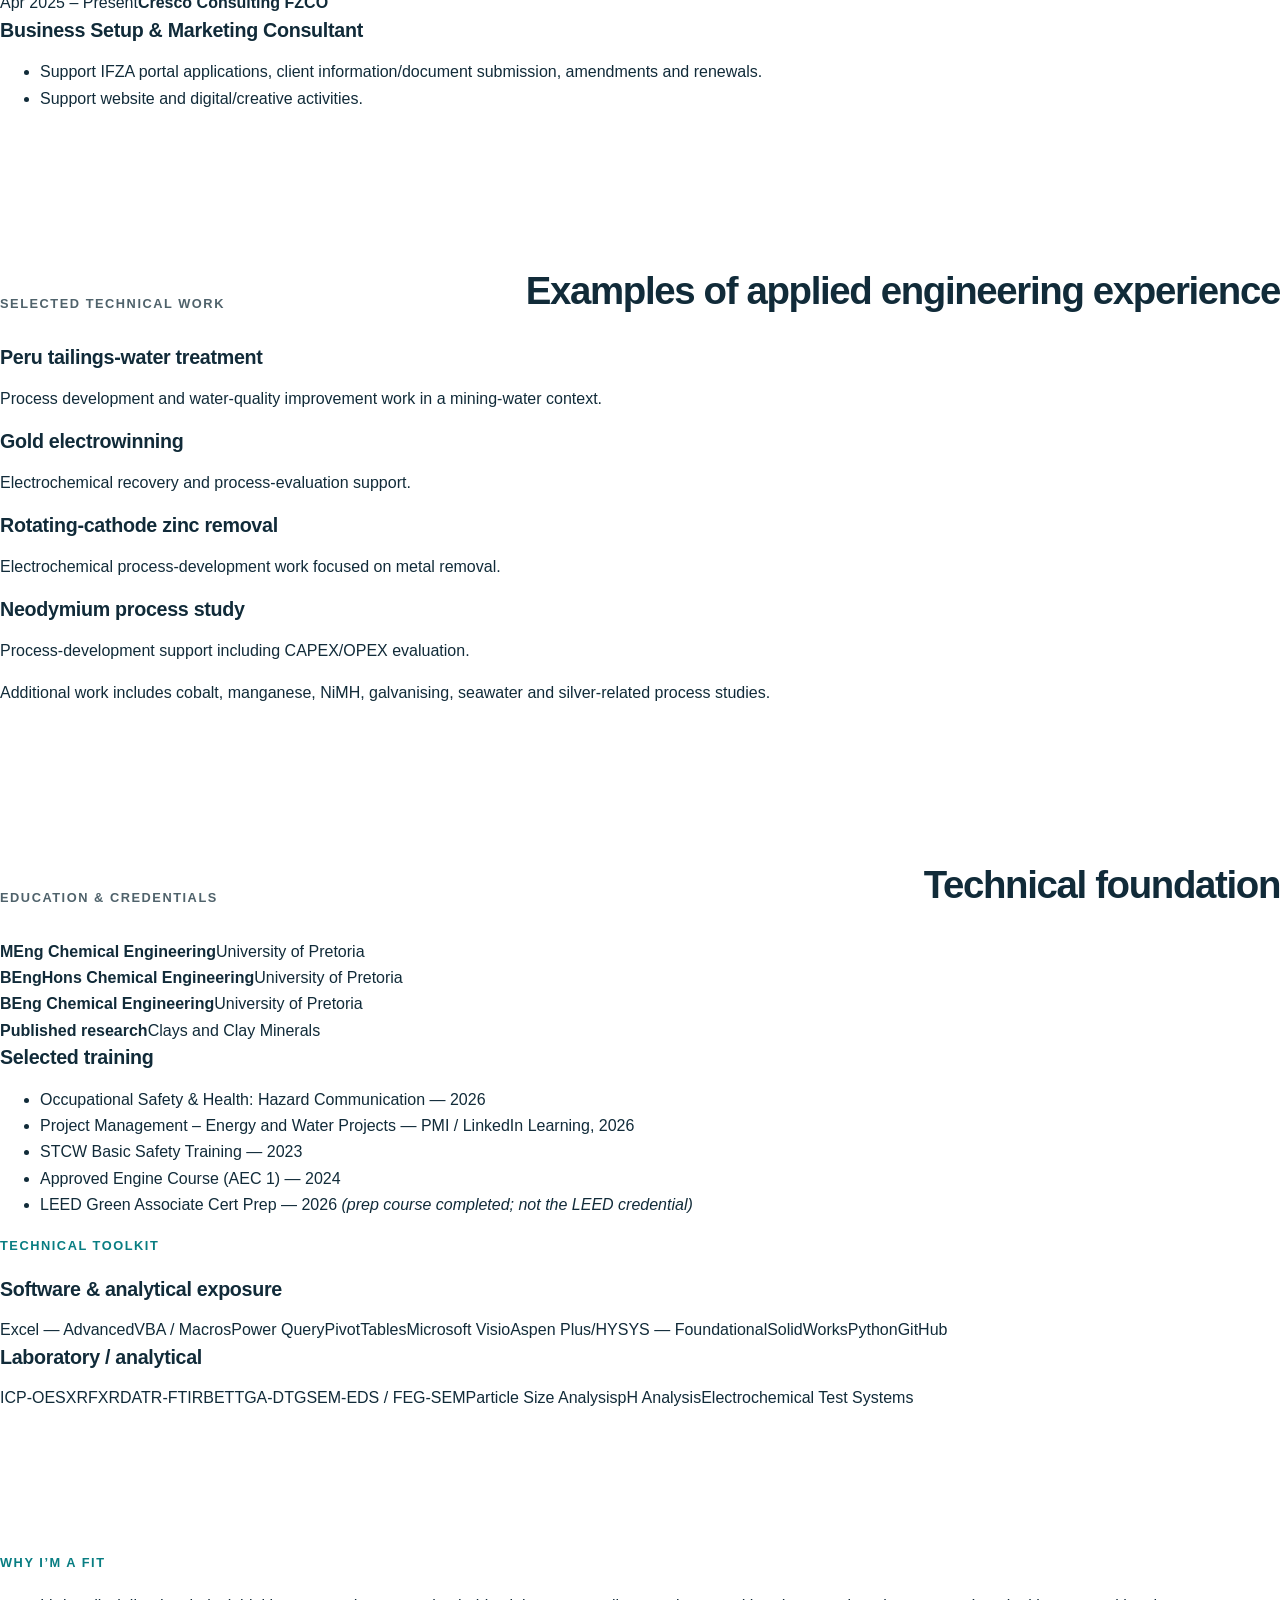
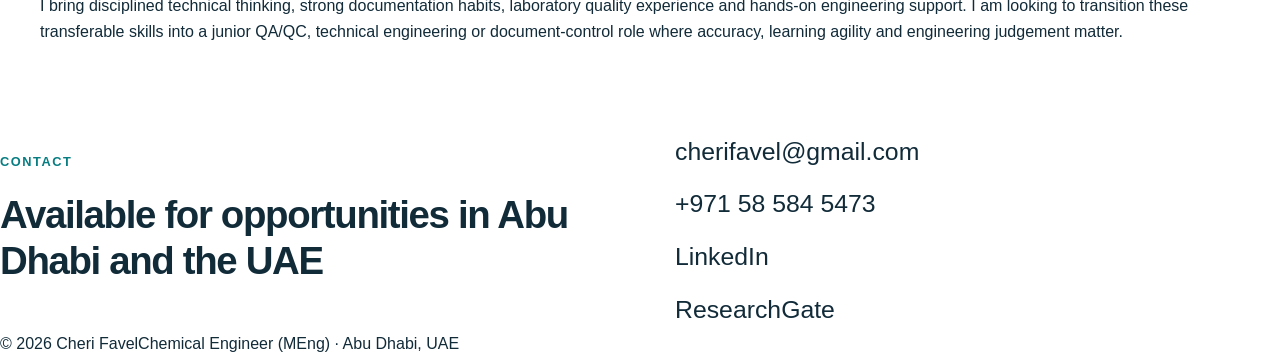
==== commit f8f25bbb: "Refocus professional profile for engineering recruitment open day" ====
--- a/index.html
+++ b/index.html
@@ -1,34 +1,190 @@
-<!doctype html>
+<!DOCTYPE html>
 <html lang="en">
 <head>
-  <meta charset="utf-8"><meta name="viewport" content="width=device-width, initial-scale=1">
-  <title>Cheri Favel | Chemical Engineer · Process & R&D</title>
-  <meta name="description" content="Cheri Favel, MEng-qualified Chemical Engineer in Abu Dhabi. Process Engineering & R&D, with transferable experience across digital, operations, education and hospitality.">
-  <meta name="theme-color" content="#112b39">
-  <meta property="og:title" content="Cheri Favel | Chemical Engineer"><meta property="og:description" content="Process Engineering & R&D. One technical foundation, multidisciplinary experience. Abu Dhabi, UAE.">
-  <link rel="icon" type="image/svg+xml" href="data:image/svg+xml,%3Csvg xmlns='http://www.w3.org/2000/svg' viewBox='0 0 40 40'%3E%3Crect width='40' height='40' rx='5' fill='%23112b39'/%3E%3Ctext x='5' y='27' font-family='Arial' font-size='22' fill='white'%3ECF%3C/text%3E%3C/svg%3E">
-  <link rel="stylesheet" href="assets/styles.css"><script src="assets/cvs.js" defer></script>
-<style>.letter-feature{background:#112b39;color:white;border-top:4px solid #087d82}.letter-feature-inner{padding:40px 0;display:grid;grid-template-columns:1fr 1.45fr;gap:70px;align-items:center}.letter-feature .eyebrow{color:#82d1d1}.letter-feature h2{margin:0;overflow-wrap:anywhere}.letter-feature p:not(.eyebrow){color:#d5e3e9;max-width:530px}.letter-feature .button{max-width:100%;text-align:center;background:white;color:#112b39;border-color:white}.header nav{flex-wrap:wrap}.social{flex-wrap:wrap}.contact-grid>div{min-width:0}.contact h2{overflow-wrap:anywhere}@media(max-width:600px){.letter-feature-inner{grid-template-columns:1fr;gap:22px;padding:32px 0}.header nav{gap:14px}}</style></head>
+  <meta charset="utf-8">
+  <meta name="viewport" content="width=device-width, initial-scale=1">
+  <title>Cheri Favel | Chemical Engineer (MEng)</title>
+  <meta name="description" content="Cheri Favel — Chemical Engineer (MEng) based in Abu Dhabi. QA/QC, technical engineering and document-control focused professional profile.">
+  <meta name="theme-color" content="#0b1f33">
+  <meta property="og:title" content="Cheri Favel | Chemical Engineer (MEng)">
+  <meta property="og:description" content="QA/QC • Technical Engineering • Document Control | Abu Dhabi, UAE">
+  <meta property="og:type" content="website">
+  <link rel="stylesheet" href="assets/styles.css">
+</head>
 <body>
-<a class="skip" href="#main">Skip to content</a>
-<header class="wrap header"><a class="brand" href="#home">CHERI FAVEL<span>MEng · Chemical Engineering</span></a><nav aria-label="Main navigation"><a href="#profile">Profile</a><a href="#cover-letter">Cover letter</a><a href="#cvs">CVs</a><a href="#contact">Contact</a></nav></header>
-<main id="main">
-<section class="wrap hero" id="home">
- <div><p class="eyebrow">Abu Dhabi, UAE · Available immediately</p><h1>Cheri Favel<span>Chemical Engineer.</span></h1><p class="core">Process Engineering & R&D</p><p class="intro">MEng-qualified Chemical Engineer with a foundation in process development, experimental research and technical problem solving.</p><p class="hero-note">My multidisciplinary experience brings that same analytical, organised approach to digital work, operations, teaching and guest service.</p><div class="actions"><a class="button primary" href="#cvs">Explore my CVs</a><a class="button secondary" href="mailto:cherifavel@gmail.com">Get in touch</a></div></div>
- <aside class="hero-aside"><img src="assets/cheri-favel-portrait.png" alt="Cheri Favel" width="1254" height="1254"><div class="qualification"><span class="eyebrow">Technical foundation</span><strong>Master of Engineering</strong><span>Chemical Engineering<br>University of Pretoria</span></div></aside>
-</section>
-<section class="section wrap profile" id="profile"><div><p class="eyebrow">Professional profile</p><h2>One foundation.<br>Several ways to contribute.</h2></div><div class="prose"><p>Process Engineering & R&D is my core career. My experience spans industrial process investigations at Free Radical Process Design and postgraduate research at the University of Pretoria, including hydrometallurgy, electrochemical recovery, mine-water treatment, data analysis and technical reporting.</p><p>Scientific editing, marine operations, university teaching and digital content work have broadened how I apply those skills. I bring evidence-based thinking, clear communication and practical coordination to different professional settings.</p><p>This website brings together focused CVs for each area, so you can explore the experience most relevant to your opportunity.</p></div></section>
-<section id="cover-letter" class="letter-feature"><div class="wrap letter-feature-inner"><div><p class="eyebrow">A letter to prospective employers</p><h2>The background<br>behind my CVs.</h2></div><div><p>My engineering foundation, career progression and the skills I bring to different roles—in my own words.</p><a class="button" href="cover-letter.html">Read my cover letter</a></div></div></section>
-<section class="cv-section" id="cvs"><div class="wrap section"><div class="section-heading"><div><p class="eyebrow">Explore my experience</p><h2>A CV for your opportunity.</h2></div><p>Different perspectives on the same professional background.</p></div>
-<div class="cards">
-<article class="card" data-cv="general"><p class="card-label">01 / Complete overview</p><h3>General Profile</h3><p>A multidisciplinary overview of my engineering, research, digital and operational experience.</p><div class="download"><button class="button" disabled aria-describedby="general-status">Download CV (PDF)</button><span id="general-status" class="status">Final PDF pending</span></div></article>
-<article class="card featured" data-cv="process"><p class="card-label">02 / Core career</p><h3>Process Engineering & R&D</h3><p>Process development, experimental research, hydrometallurgy, mine-water treatment and technical analysis.</p><div class="download"><button class="button" disabled aria-describedby="process-status">Download CV (PDF)</button><span id="process-status" class="status">Final PDF pending</span></div></article>
-<article class="card" data-cv="digital"><p class="card-label">03 / Digital practice</p><h3>AI, Digital & Content</h3><p>Applied generative-AI workflows, research, technical communication, web content and visual media.</p><div class="download"><button class="button" disabled aria-describedby="digital-status">Download CV (PDF)</button><span id="digital-status" class="status">Final PDF pending</span></div></article>
-<article class="card" data-cv="operations"><p class="card-label">04 / Practical delivery</p><h3>Administration & Operations</h3><p>Documentation, advanced Excel, procurement, inventory, scheduling and team coordination.</p><div class="download"><button class="button" disabled aria-describedby="operations-status">Download CV (PDF)</button><span id="operations-status" class="status">Final PDF pending</span></div></article>
-<article class="card" data-cv="education"><p class="card-label">05 / Teaching & mentoring</p><h3>STEM Education & Tutoring</h3><p>University teaching support, research mentoring and online English tutoring, grounded in engineering and science.</p><div class="download"><button class="button" disabled aria-describedby="education-status">Download CV (PDF)</button><span id="education-status" class="status">Final PDF pending</span></div></article>
-<article class="card" data-cv="hospitality"><p class="card-label">06 / Guest service</p><h3>Hospitality & Guest Experience</h3><p>Yacht stewardessing, interior presentation, personalised guest service and support for private events.</p><div class="download"><button class="button" disabled aria-describedby="hospitality-status">Download CV (PDF)</button><span id="hospitality-status" class="status">Final PDF pending</span></div></article>
-</div><p class="pending-note">CV downloads are being prepared. Please <a href="mailto:cherifavel@gmail.com">contact me</a> for the profile most relevant to your opportunity.</p></div></section>
-<section class="section wrap" id="strengths"><p class="eyebrow">Transferable strengths</p><h2>How I work.</h2><div class="strengths"><article><h3>Analyse with purpose</h3><p>Use research, experimental evidence and data to understand problems and assess practical solutions.</p></article><article><h3>Communicate clearly</h3><p>Turn complex scientific and technical information into useful reports, documents and learning materials.</p></article><article><h3>Coordinate the details</h3><p>Organise documentation, people, suppliers and resources to support day-to-day delivery.</p></article><article><h3>Adapt & share knowledge</h3><p>Apply digital tools thoughtfully, learn new workflows and support others through teaching and mentoring.</p></article></div></section>
-<section class="contact" id="contact"><div class="wrap section contact-grid"><div><p class="eyebrow">Let’s connect</p><h2>Open to the right<br>opportunity.</h2><p>Based in Abu Dhabi, UAE<br>UAE Resident Visa · Immediate availability</p></div><div class="contact-links"><a href="mailto:cherifavel@gmail.com">cherifavel@gmail.com</a><a href="tel:+971585845473">+971 58 584 5473</a><div class="social"><a href="https://wa.me/971585845473">WhatsApp</a><a href="https://www.linkedin.com/in/cheri-favel">LinkedIn</a><a href="https://www.researchgate.net/profile/Cheri-Favel">ResearchGate</a></div></div></div></section>
-</main><footer class="wrap footer"><span>© 2026 Cheri Favel</span><span>Chemical Engineering · Research · Multidisciplinary experience</span><a href="#home">Back to top</a></footer>
-</body></html>
+  <header class="site-header">
+    <div class="container nav-wrap">
+      <a class="brand" href="#top" aria-label="Cheri Favel home">CF</a>
+      <nav class="nav" aria-label="Primary navigation">
+        <a href="#strengths">Strengths</a>
+        <a href="#experience">Experience</a>
+        <a href="#projects">Projects</a>
+        <a href="#credentials">Credentials</a>
+        <a href="#contact">Contact</a>
+      </nav>
+    </div>
+  </header>
+  <main id="top">
+    <section class="hero">
+      <div class="container hero-grid">
+        <div>
+          <p class="eyebrow">Chemical Engineer · MEng</p>
+          <h1>Cheri Favel</h1>
+          <p class="hero-role">QA/QC <span>•</span> Technical Engineering <span>•</span> Document Control</p>
+          <p class="hero-copy">Master’s-qualified Chemical Engineer with industrial R&amp;D, laboratory and technical operations experience across controlled testing, data verification, process engineering support, technical documentation and safety-conscious environments.</p>
+          <div class="hero-meta">
+            <span>Abu Dhabi, UAE</span>
+            <span>UAE Resident Visa</span>
+            <span>Available Immediately</span>
+          </div>
+          <div class="actions">
+            <a class="btn primary" href="mailto:cherifavel@gmail.com">Email Cheri</a>
+            <a class="btn" href="https://www.linkedin.com/in/cheri-favel" target="_blank" rel="noopener">LinkedIn</a>
+            <a class="btn" href="https://www.researchgate.net/profile/Cheri-Favel" target="_blank" rel="noopener">ResearchGate</a>
+          </div>
+        </div>
+        <aside class="hero-card" aria-label="Recruiter snapshot">
+          <img class="portrait" src="assets/cheri-favel-portrait.png" alt="Cheri Favel" width="1254" height="1254">
+          <p class="card-kicker">Recruiter Snapshot</p>
+          <h2>Engineering discipline with transferable QA/QC strengths</h2>
+          <ul class="check-list">
+            <li>Controlled testing and data verification</li>
+            <li>Technical documentation and traceable records</li>
+            <li>PFD/P&amp;ID and process engineering support</li>
+            <li>Laboratory quality discipline</li>
+            <li>Safety-trained technical operations</li>
+          </ul>
+        </aside>
+      </div>
+    </section>
+    <section id="strengths" class="section">
+      <div class="container">
+        <div class="section-heading">
+          <p class="eyebrow">What I Bring</p>
+          <h2>Relevant strengths for quality-focused technical roles</h2>
+        </div>
+        <div class="card-grid four">
+          <article class="feature-card"><span class="index">01</span><h3>Quality &amp; Testing</h3><p>Controlled testing, sampling, data verification, laboratory quality discipline and traceable records.</p></article>
+          <article class="feature-card"><span class="index">02</span><h3>Engineering Documentation</h3><p>PFD/P&amp;ID support, process descriptions, equipment specifications, design bases and technical reports.</p></article>
+          <article class="feature-card"><span class="index">03</span><h3>Process &amp; Technical Analysis</h3><p>Mass and energy balances, process calculations, troubleshooting and supplier technical review.</p></article>
+          <article class="feature-card"><span class="index">04</span><h3>Safety &amp; Coordination</h3><p>STCW and OSH Hazard Communication training, marine vessel operations and multidisciplinary coordination.</p></article>
+        </div>
+      </div>
+    </section>
+    <section id="experience" class="section alt">
+      <div class="container">
+        <div class="section-heading">
+          <p class="eyebrow">Relevant Experience</p>
+          <h2>Engineering, technical operations and documentation</h2>
+        </div>
+        <div class="timeline">
+          <article class="timeline-item">
+            <div class="timeline-meta"><span>Mar 2021 – Jul 2022</span><strong>Free Radical Process Design (FRPD)</strong></div>
+            <div class="timeline-content">
+              <h3>Process &amp; R&amp;D Engineer</h3>
+              <ul>
+                <li>Conducted technical investigations and controlled laboratory/pilot testing for process development and engineering decisions.</li>
+                <li>Developed engineering documentation including PFDs/P&amp;IDs, process descriptions, equipment specifications, design bases and technical reports.</li>
+                <li>Performed mass/energy balances, process calculations and equipment-sizing support; reviewed supplier quotations and technical information.</li>
+                <li>Analysed experimental and analytical results and translated findings into practical engineering recommendations.</li>
+              </ul>
+            </div>
+          </article>
+          <article class="timeline-item">
+            <div class="timeline-meta"><span>May 2023 – Apr 2025</span><strong>Research Vessel ROSA</strong></div>
+            <div class="timeline-content">
+              <h3>Engineer Assistant / Technical Operations</h3>
+              <ul>
+                <li>Supported maintenance and troubleshooting of pumps, plumbing and reverse-osmosis/water-maker systems.</li>
+                <li>Maintained technical records, drawings, inventory and procurement/vendor coordination.</li>
+                <li>Worked in a safety-conscious marine vessel environment.</li>
+              </ul>
+            </div>
+          </article>
+          <article class="timeline-item compact">
+            <div class="timeline-meta"><span>Apr 2025 – Present</span><strong>Cresco Consulting FZCO</strong></div>
+            <div class="timeline-content">
+              <h3>Business Setup &amp; Marketing Consultant</h3>
+              <ul>
+                <li>Support IFZA portal applications, client information/document submission, amendments and renewals.</li>
+                <li>Support website and digital/creative activities.</li>
+              </ul>
+            </div>
+          </article>
+        </div>
+      </div>
+    </section>
+    <section id="projects" class="section">
+      <div class="container">
+        <div class="section-heading">
+          <p class="eyebrow">Selected Technical Work</p>
+          <h2>Examples of applied engineering experience</h2>
+        </div>
+        <div class="card-grid two">
+          <article class="project-card"><h3>Peru tailings-water treatment</h3><p>Process development and water-quality improvement work in a mining-water context.</p></article>
+          <article class="project-card"><h3>Gold electrowinning</h3><p>Electrochemical recovery and process-evaluation support.</p></article>
+          <article class="project-card"><h3>Rotating-cathode zinc removal</h3><p>Electrochemical process-development work focused on metal removal.</p></article>
+          <article class="project-card"><h3>Neodymium process study</h3><p>Process-development support including CAPEX/OPEX evaluation.</p></article>
+        </div>
+        <p class="fine-print">Additional work includes cobalt, manganese, NiMH, galvanising, seawater and silver-related process studies.</p>
+      </div>
+    </section>
+    <section id="credentials" class="section alt">
+      <div class="container credentials-grid">
+        <div>
+          <div class="section-heading left">
+            <p class="eyebrow">Education &amp; Credentials</p>
+            <h2>Technical foundation</h2>
+          </div>
+          <div class="credential-list">
+            <div><strong>MEng Chemical Engineering</strong><span>University of Pretoria</span></div>
+            <div><strong>BEngHons Chemical Engineering</strong><span>University of Pretoria</span></div>
+            <div><strong>BEng Chemical Engineering</strong><span>University of Pretoria</span></div>
+            <div><strong>Published research</strong><span>Clays and Clay Minerals</span></div>
+          </div>
+          <h3 class="subheading">Selected training</h3>
+          <ul class="simple-list">
+            <li>Occupational Safety &amp; Health: Hazard Communication — 2026</li>
+            <li>Project Management – Energy and Water Projects — PMI / LinkedIn Learning, 2026</li>
+            <li>STCW Basic Safety Training — 2023</li>
+            <li>Approved Engine Course (AEC 1) — 2024</li>
+            <li>LEED Green Associate Cert Prep — 2026 <em>(prep course completed; not the LEED credential)</em></li>
+          </ul>
+        </div>
+        <div class="toolkit">
+          <p class="eyebrow">Technical Toolkit</p>
+          <h3>Software &amp; analytical exposure</h3>
+          <div class="tag-group">
+            <span>Excel — Advanced</span><span>VBA / Macros</span><span>Power Query</span><span>PivotTables</span><span>Microsoft Visio</span><span>Aspen Plus/HYSYS — Foundational</span><span>SolidWorks</span><span>Python</span><span>GitHub</span>
+          </div>
+          <h3 class="subheading">Laboratory / analytical</h3>
+          <div class="tag-group subdued">
+            <span>ICP-OES</span><span>XRF</span><span>XRD</span><span>ATR-FTIR</span><span>BET</span><span>TGA-DTG</span><span>SEM-EDS / FEG-SEM</span><span>Particle Size Analysis</span><span>pH Analysis</span><span>Electrochemical Test Systems</span>
+          </div>
+        </div>
+      </div>
+    </section>
+    <section class="section fit">
+      <div class="container fit-box">
+        <p class="eyebrow">Why I’m a Fit</p>
+        <blockquote>I bring disciplined technical thinking, strong documentation habits, laboratory quality experience and hands-on engineering support. I am looking to transition these transferable skills into a junior QA/QC, technical engineering or document-control role where accuracy, learning agility and engineering judgement matter.</blockquote>
+      </div>
+    </section>
+    <section id="contact" class="contact-section">
+      <div class="container contact-grid">
+        <div>
+          <p class="eyebrow light">Contact</p>
+          <h2>Available for opportunities in Abu Dhabi and the UAE</h2>
+        </div>
+        <div class="contact-links">
+          <a href="mailto:cherifavel@gmail.com">cherifavel@gmail.com</a>
+          <a href="tel:+971585845473">+971 58 584 5473</a>
+          <a href="https://www.linkedin.com/in/cheri-favel" target="_blank" rel="noopener">LinkedIn</a>
+          <a href="https://www.researchgate.net/profile/Cheri-Favel" target="_blank" rel="noopener">ResearchGate</a>
+        </div>
+      </div>
+    </section>
+  </main>
+  <footer><div class="container footer-wrap"><span>© 2026 Cheri Favel</span><span>Chemical Engineer (MEng) · Abu Dhabi, UAE</span></div></footer>
+</body>
+</html>
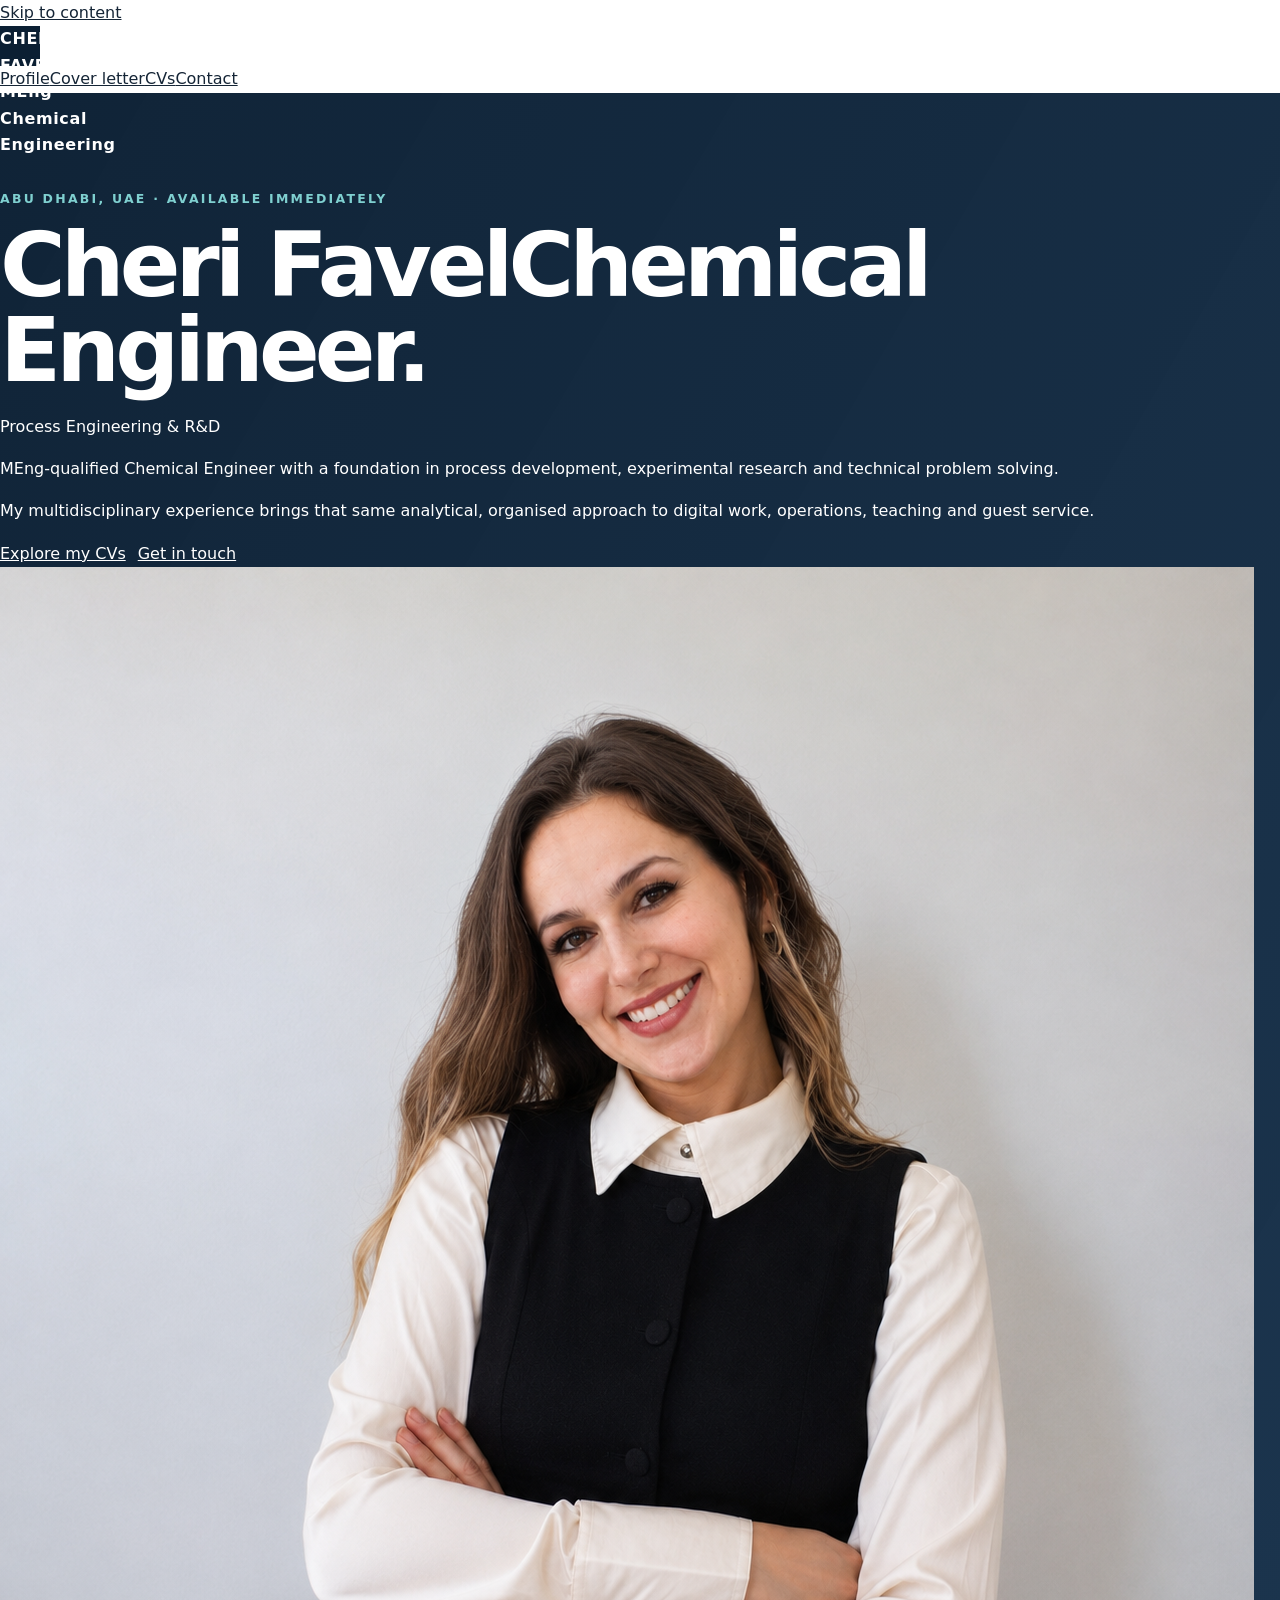
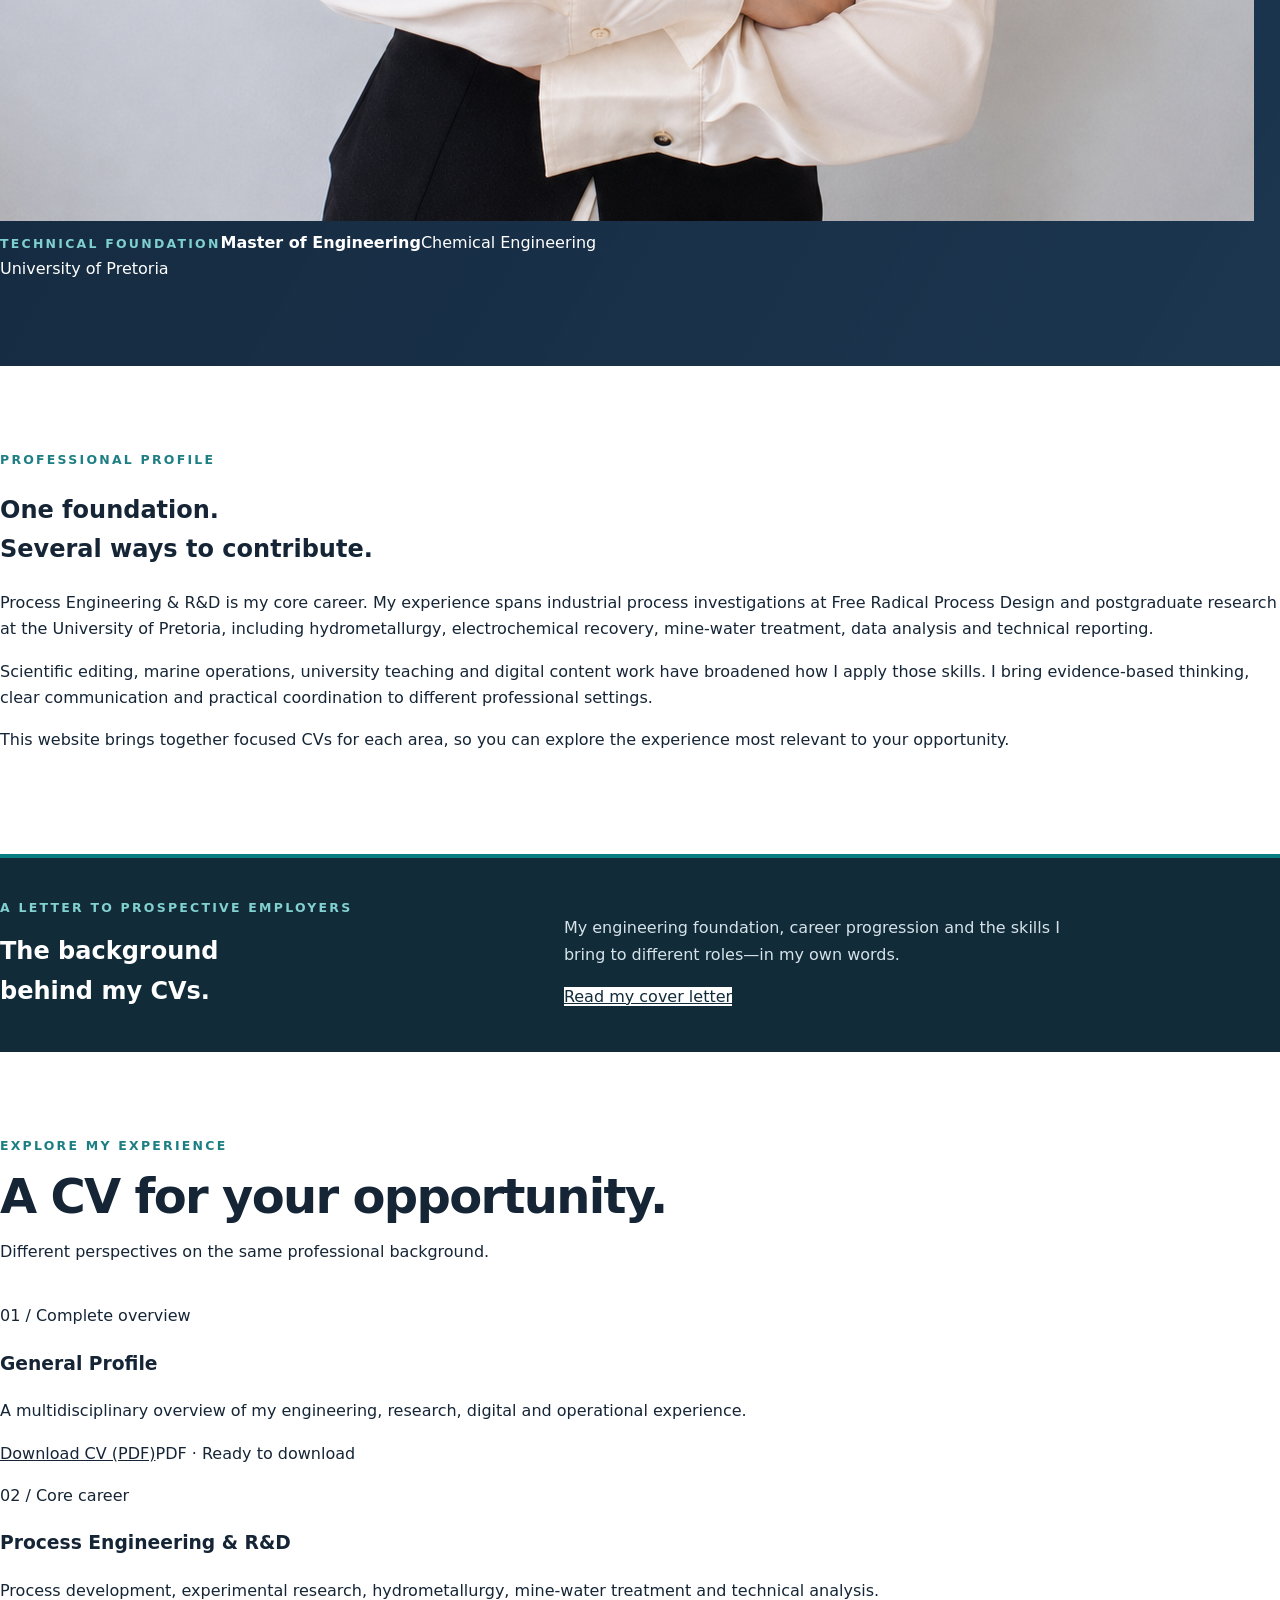
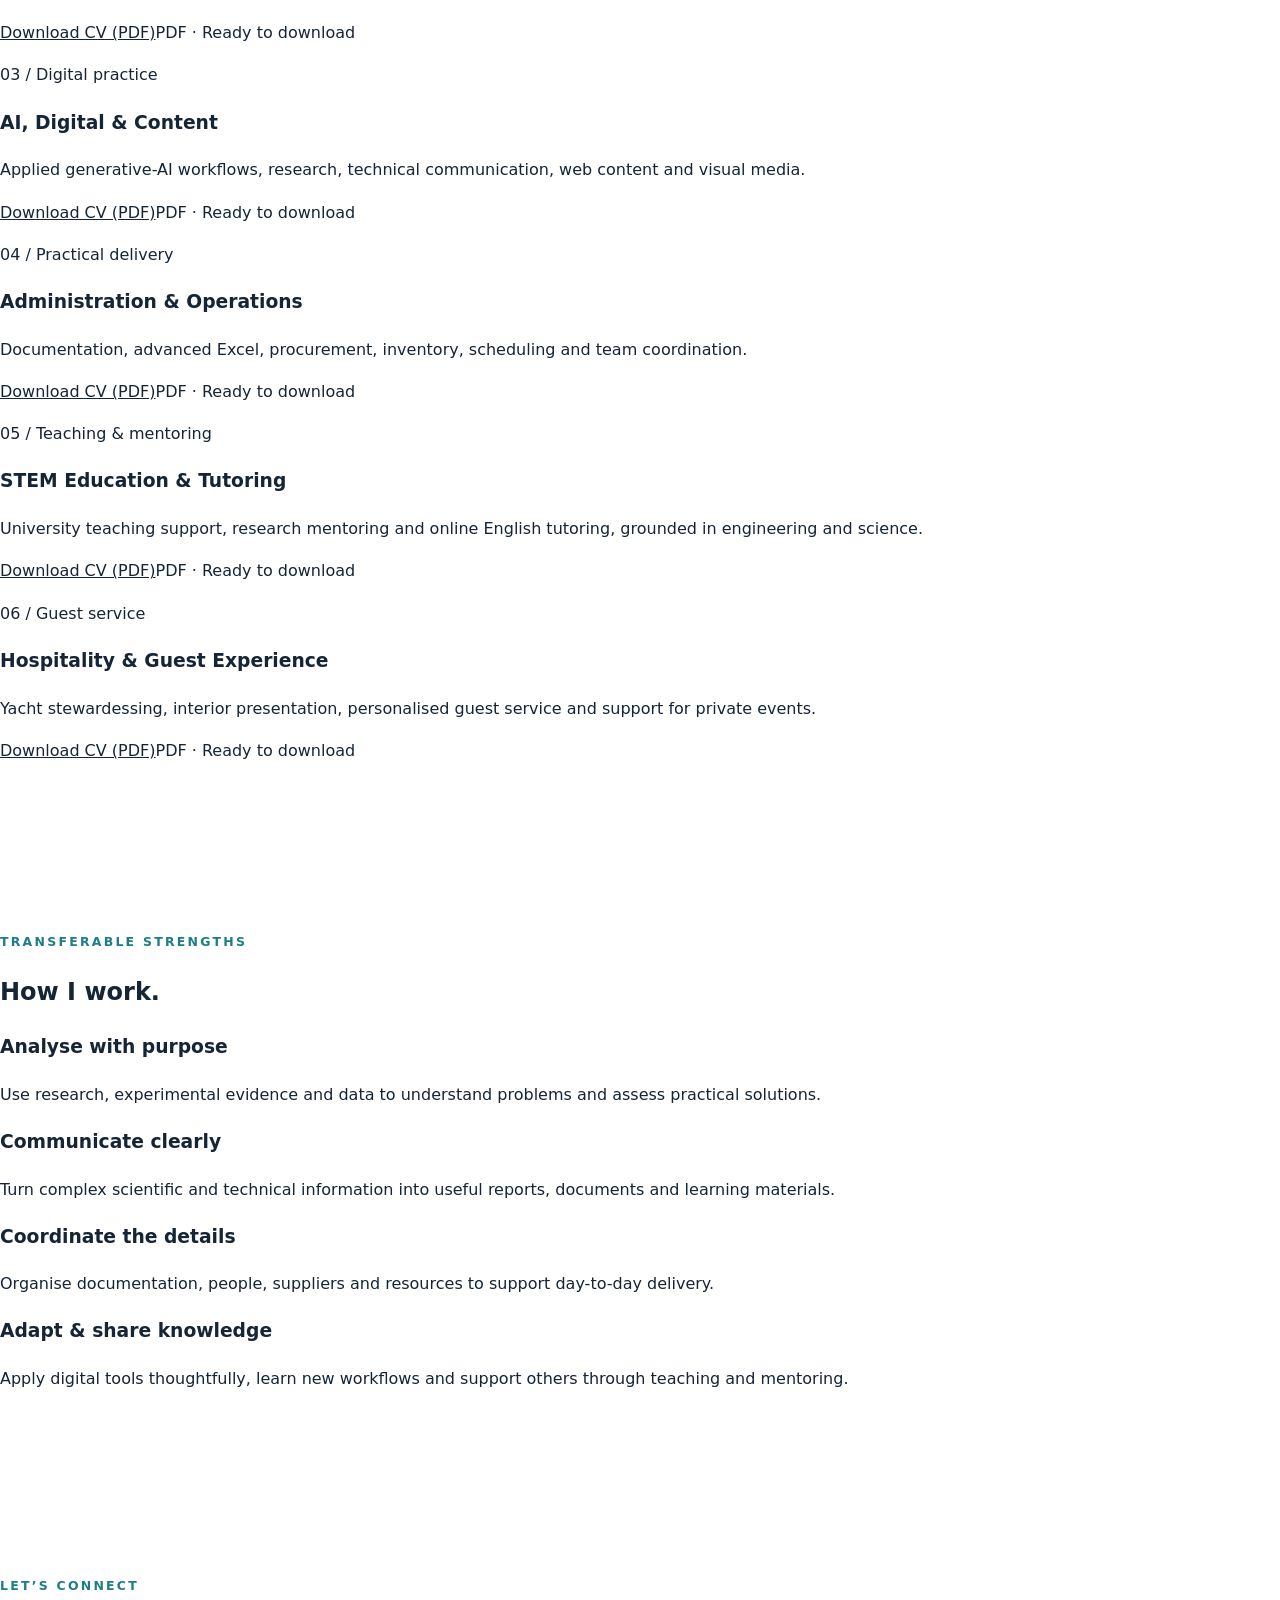
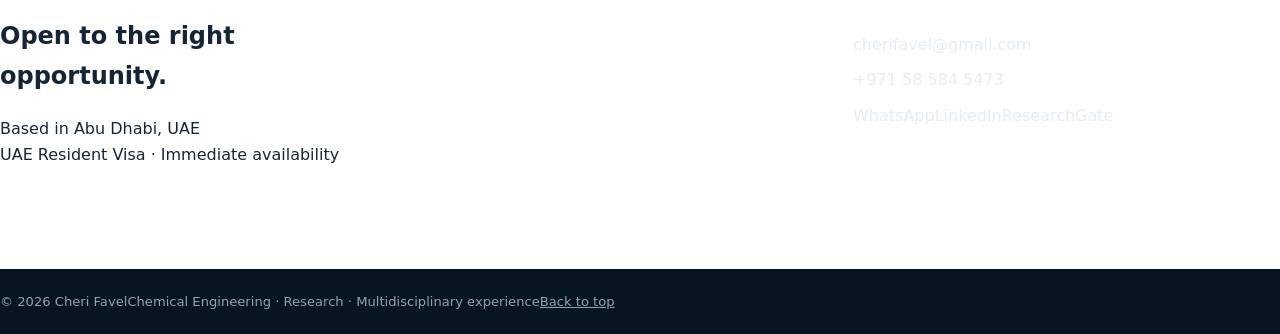
==== commit ff8c6a94: "Restore professional profile website to prior version" ====
--- a/index.html
+++ b/index.html
@@ -1,190 +1,34 @@
-<!DOCTYPE html>
+<!doctype html>
 <html lang="en">
 <head>
-  <meta charset="utf-8">
-  <meta name="viewport" content="width=device-width, initial-scale=1">
-  <title>Cheri Favel | Chemical Engineer (MEng)</title>
-  <meta name="description" content="Cheri Favel — Chemical Engineer (MEng) based in Abu Dhabi. QA/QC, technical engineering and document-control focused professional profile.">
-  <meta name="theme-color" content="#0b1f33">
-  <meta property="og:title" content="Cheri Favel | Chemical Engineer (MEng)">
-  <meta property="og:description" content="QA/QC • Technical Engineering • Document Control | Abu Dhabi, UAE">
-  <meta property="og:type" content="website">
-  <link rel="stylesheet" href="assets/styles.css">
-</head>
+  <meta charset="utf-8"><meta name="viewport" content="width=device-width, initial-scale=1">
+  <title>Cheri Favel | Chemical Engineer · Process & R&D</title>
+  <meta name="description" content="Cheri Favel, MEng-qualified Chemical Engineer in Abu Dhabi. Process Engineering & R&D, with transferable experience across digital, operations, education and hospitality.">
+  <meta name="theme-color" content="#112b39">
+  <meta property="og:title" content="Cheri Favel | Chemical Engineer"><meta property="og:description" content="Process Engineering & R&D. One technical foundation, multidisciplinary experience. Abu Dhabi, UAE.">
+  <link rel="icon" type="image/svg+xml" href="data:image/svg+xml,%3Csvg xmlns='http://www.w3.org/2000/svg' viewBox='0 0 40 40'%3E%3Crect width='40' height='40' rx='5' fill='%23112b39'/%3E%3Ctext x='5' y='27' font-family='Arial' font-size='22' fill='white'%3ECF%3C/text%3E%3C/svg%3E">
+  <link rel="stylesheet" href="assets/styles.css"><script src="assets/cvs.js" defer></script>
+<style>.letter-feature{background:#112b39;color:white;border-top:4px solid #087d82}.letter-feature-inner{padding:40px 0;display:grid;grid-template-columns:1fr 1.45fr;gap:70px;align-items:center}.letter-feature .eyebrow{color:#82d1d1}.letter-feature h2{margin:0;overflow-wrap:anywhere}.letter-feature p:not(.eyebrow){color:#d5e3e9;max-width:530px}.letter-feature .button{max-width:100%;text-align:center;background:white;color:#112b39;border-color:white}.header nav{flex-wrap:wrap}.social{flex-wrap:wrap}.contact-grid>div{min-width:0}.contact h2{overflow-wrap:anywhere}@media(max-width:600px){.letter-feature-inner{grid-template-columns:1fr;gap:22px;padding:32px 0}.header nav{gap:14px}}</style></head>
 <body>
-  <header class="site-header">
-    <div class="container nav-wrap">
-      <a class="brand" href="#top" aria-label="Cheri Favel home">CF</a>
-      <nav class="nav" aria-label="Primary navigation">
-        <a href="#strengths">Strengths</a>
-        <a href="#experience">Experience</a>
-        <a href="#projects">Projects</a>
-        <a href="#credentials">Credentials</a>
-        <a href="#contact">Contact</a>
-      </nav>
-    </div>
-  </header>
-  <main id="top">
-    <section class="hero">
-      <div class="container hero-grid">
-        <div>
-          <p class="eyebrow">Chemical Engineer · MEng</p>
-          <h1>Cheri Favel</h1>
-          <p class="hero-role">QA/QC <span>•</span> Technical Engineering <span>•</span> Document Control</p>
-          <p class="hero-copy">Master’s-qualified Chemical Engineer with industrial R&amp;D, laboratory and technical operations experience across controlled testing, data verification, process engineering support, technical documentation and safety-conscious environments.</p>
-          <div class="hero-meta">
-            <span>Abu Dhabi, UAE</span>
-            <span>UAE Resident Visa</span>
-            <span>Available Immediately</span>
-          </div>
-          <div class="actions">
-            <a class="btn primary" href="mailto:cherifavel@gmail.com">Email Cheri</a>
-            <a class="btn" href="https://www.linkedin.com/in/cheri-favel" target="_blank" rel="noopener">LinkedIn</a>
-            <a class="btn" href="https://www.researchgate.net/profile/Cheri-Favel" target="_blank" rel="noopener">ResearchGate</a>
-          </div>
-        </div>
-        <aside class="hero-card" aria-label="Recruiter snapshot">
-          <img class="portrait" src="assets/cheri-favel-portrait.png" alt="Cheri Favel" width="1254" height="1254">
-          <p class="card-kicker">Recruiter Snapshot</p>
-          <h2>Engineering discipline with transferable QA/QC strengths</h2>
-          <ul class="check-list">
-            <li>Controlled testing and data verification</li>
-            <li>Technical documentation and traceable records</li>
-            <li>PFD/P&amp;ID and process engineering support</li>
-            <li>Laboratory quality discipline</li>
-            <li>Safety-trained technical operations</li>
-          </ul>
-        </aside>
-      </div>
-    </section>
-    <section id="strengths" class="section">
-      <div class="container">
-        <div class="section-heading">
-          <p class="eyebrow">What I Bring</p>
-          <h2>Relevant strengths for quality-focused technical roles</h2>
-        </div>
-        <div class="card-grid four">
-          <article class="feature-card"><span class="index">01</span><h3>Quality &amp; Testing</h3><p>Controlled testing, sampling, data verification, laboratory quality discipline and traceable records.</p></article>
-          <article class="feature-card"><span class="index">02</span><h3>Engineering Documentation</h3><p>PFD/P&amp;ID support, process descriptions, equipment specifications, design bases and technical reports.</p></article>
-          <article class="feature-card"><span class="index">03</span><h3>Process &amp; Technical Analysis</h3><p>Mass and energy balances, process calculations, troubleshooting and supplier technical review.</p></article>
-          <article class="feature-card"><span class="index">04</span><h3>Safety &amp; Coordination</h3><p>STCW and OSH Hazard Communication training, marine vessel operations and multidisciplinary coordination.</p></article>
-        </div>
-      </div>
-    </section>
-    <section id="experience" class="section alt">
-      <div class="container">
-        <div class="section-heading">
-          <p class="eyebrow">Relevant Experience</p>
-          <h2>Engineering, technical operations and documentation</h2>
-        </div>
-        <div class="timeline">
-          <article class="timeline-item">
-            <div class="timeline-meta"><span>Mar 2021 – Jul 2022</span><strong>Free Radical Process Design (FRPD)</strong></div>
-            <div class="timeline-content">
-              <h3>Process &amp; R&amp;D Engineer</h3>
-              <ul>
-                <li>Conducted technical investigations and controlled laboratory/pilot testing for process development and engineering decisions.</li>
-                <li>Developed engineering documentation including PFDs/P&amp;IDs, process descriptions, equipment specifications, design bases and technical reports.</li>
-                <li>Performed mass/energy balances, process calculations and equipment-sizing support; reviewed supplier quotations and technical information.</li>
-                <li>Analysed experimental and analytical results and translated findings into practical engineering recommendations.</li>
-              </ul>
-            </div>
-          </article>
-          <article class="timeline-item">
-            <div class="timeline-meta"><span>May 2023 – Apr 2025</span><strong>Research Vessel ROSA</strong></div>
-            <div class="timeline-content">
-              <h3>Engineer Assistant / Technical Operations</h3>
-              <ul>
-                <li>Supported maintenance and troubleshooting of pumps, plumbing and reverse-osmosis/water-maker systems.</li>
-                <li>Maintained technical records, drawings, inventory and procurement/vendor coordination.</li>
-                <li>Worked in a safety-conscious marine vessel environment.</li>
-              </ul>
-            </div>
-          </article>
-          <article class="timeline-item compact">
-            <div class="timeline-meta"><span>Apr 2025 – Present</span><strong>Cresco Consulting FZCO</strong></div>
-            <div class="timeline-content">
-              <h3>Business Setup &amp; Marketing Consultant</h3>
-              <ul>
-                <li>Support IFZA portal applications, client information/document submission, amendments and renewals.</li>
-                <li>Support website and digital/creative activities.</li>
-              </ul>
-            </div>
-          </article>
-        </div>
-      </div>
-    </section>
-    <section id="projects" class="section">
-      <div class="container">
-        <div class="section-heading">
-          <p class="eyebrow">Selected Technical Work</p>
-          <h2>Examples of applied engineering experience</h2>
-        </div>
-        <div class="card-grid two">
-          <article class="project-card"><h3>Peru tailings-water treatment</h3><p>Process development and water-quality improvement work in a mining-water context.</p></article>
-          <article class="project-card"><h3>Gold electrowinning</h3><p>Electrochemical recovery and process-evaluation support.</p></article>
-          <article class="project-card"><h3>Rotating-cathode zinc removal</h3><p>Electrochemical process-development work focused on metal removal.</p></article>
-          <article class="project-card"><h3>Neodymium process study</h3><p>Process-development support including CAPEX/OPEX evaluation.</p></article>
-        </div>
-        <p class="fine-print">Additional work includes cobalt, manganese, NiMH, galvanising, seawater and silver-related process studies.</p>
-      </div>
-    </section>
-    <section id="credentials" class="section alt">
-      <div class="container credentials-grid">
-        <div>
-          <div class="section-heading left">
-            <p class="eyebrow">Education &amp; Credentials</p>
-            <h2>Technical foundation</h2>
-          </div>
-          <div class="credential-list">
-            <div><strong>MEng Chemical Engineering</strong><span>University of Pretoria</span></div>
-            <div><strong>BEngHons Chemical Engineering</strong><span>University of Pretoria</span></div>
-            <div><strong>BEng Chemical Engineering</strong><span>University of Pretoria</span></div>
-            <div><strong>Published research</strong><span>Clays and Clay Minerals</span></div>
-          </div>
-          <h3 class="subheading">Selected training</h3>
-          <ul class="simple-list">
-            <li>Occupational Safety &amp; Health: Hazard Communication — 2026</li>
-            <li>Project Management – Energy and Water Projects — PMI / LinkedIn Learning, 2026</li>
-            <li>STCW Basic Safety Training — 2023</li>
-            <li>Approved Engine Course (AEC 1) — 2024</li>
-            <li>LEED Green Associate Cert Prep — 2026 <em>(prep course completed; not the LEED credential)</em></li>
-          </ul>
-        </div>
-        <div class="toolkit">
-          <p class="eyebrow">Technical Toolkit</p>
-          <h3>Software &amp; analytical exposure</h3>
-          <div class="tag-group">
-            <span>Excel — Advanced</span><span>VBA / Macros</span><span>Power Query</span><span>PivotTables</span><span>Microsoft Visio</span><span>Aspen Plus/HYSYS — Foundational</span><span>SolidWorks</span><span>Python</span><span>GitHub</span>
-          </div>
-          <h3 class="subheading">Laboratory / analytical</h3>
-          <div class="tag-group subdued">
-            <span>ICP-OES</span><span>XRF</span><span>XRD</span><span>ATR-FTIR</span><span>BET</span><span>TGA-DTG</span><span>SEM-EDS / FEG-SEM</span><span>Particle Size Analysis</span><span>pH Analysis</span><span>Electrochemical Test Systems</span>
-          </div>
-        </div>
-      </div>
-    </section>
-    <section class="section fit">
-      <div class="container fit-box">
-        <p class="eyebrow">Why I’m a Fit</p>
-        <blockquote>I bring disciplined technical thinking, strong documentation habits, laboratory quality experience and hands-on engineering support. I am looking to transition these transferable skills into a junior QA/QC, technical engineering or document-control role where accuracy, learning agility and engineering judgement matter.</blockquote>
-      </div>
-    </section>
-    <section id="contact" class="contact-section">
-      <div class="container contact-grid">
-        <div>
-          <p class="eyebrow light">Contact</p>
-          <h2>Available for opportunities in Abu Dhabi and the UAE</h2>
-        </div>
-        <div class="contact-links">
-          <a href="mailto:cherifavel@gmail.com">cherifavel@gmail.com</a>
-          <a href="tel:+971585845473">+971 58 584 5473</a>
-          <a href="https://www.linkedin.com/in/cheri-favel" target="_blank" rel="noopener">LinkedIn</a>
-          <a href="https://www.researchgate.net/profile/Cheri-Favel" target="_blank" rel="noopener">ResearchGate</a>
-        </div>
-      </div>
-    </section>
-  </main>
-  <footer><div class="container footer-wrap"><span>© 2026 Cheri Favel</span><span>Chemical Engineer (MEng) · Abu Dhabi, UAE</span></div></footer>
-</body>
-</html>+<a class="skip" href="#main">Skip to content</a>
+<header class="wrap header"><a class="brand" href="#home">CHERI FAVEL<span>MEng · Chemical Engineering</span></a><nav aria-label="Main navigation"><a href="#profile">Profile</a><a href="#cover-letter">Cover letter</a><a href="#cvs">CVs</a><a href="#contact">Contact</a></nav></header>
+<main id="main">
+<section class="wrap hero" id="home">
+ <div><p class="eyebrow">Abu Dhabi, UAE · Available immediately</p><h1>Cheri Favel<span>Chemical Engineer.</span></h1><p class="core">Process Engineering & R&D</p><p class="intro">MEng-qualified Chemical Engineer with a foundation in process development, experimental research and technical problem solving.</p><p class="hero-note">My multidisciplinary experience brings that same analytical, organised approach to digital work, operations, teaching and guest service.</p><div class="actions"><a class="button primary" href="#cvs">Explore my CVs</a><a class="button secondary" href="mailto:cherifavel@gmail.com">Get in touch</a></div></div>
+ <aside class="hero-aside"><img src="assets/cheri-favel-portrait.png" alt="Cheri Favel" width="1254" height="1254"><div class="qualification"><span class="eyebrow">Technical foundation</span><strong>Master of Engineering</strong><span>Chemical Engineering<br>University of Pretoria</span></div></aside>
+</section>
+<section class="section wrap profile" id="profile"><div><p class="eyebrow">Professional profile</p><h2>One foundation.<br>Several ways to contribute.</h2></div><div class="prose"><p>Process Engineering & R&D is my core career. My experience spans industrial process investigations at Free Radical Process Design and postgraduate research at the University of Pretoria, including hydrometallurgy, electrochemical recovery, mine-water treatment, data analysis and technical reporting.</p><p>Scientific editing, marine operations, university teaching and digital content work have broadened how I apply those skills. I bring evidence-based thinking, clear communication and practical coordination to different professional settings.</p><p>This website brings together focused CVs for each area, so you can explore the experience most relevant to your opportunity.</p></div></section>
+<section id="cover-letter" class="letter-feature"><div class="wrap letter-feature-inner"><div><p class="eyebrow">A letter to prospective employers</p><h2>The background<br>behind my CVs.</h2></div><div><p>My engineering foundation, career progression and the skills I bring to different roles—in my own words.</p><a class="button" href="cover-letter.html">Read my cover letter</a></div></div></section>
+<section class="cv-section" id="cvs"><div class="wrap section"><div class="section-heading"><div><p class="eyebrow">Explore my experience</p><h2>A CV for your opportunity.</h2></div><p>Different perspectives on the same professional background.</p></div>
+<div class="cards">
+<article class="card" data-cv="general"><p class="card-label">01 / Complete overview</p><h3>General Profile</h3><p>A multidisciplinary overview of my engineering, research, digital and operational experience.</p><div class="download"><button class="button" disabled aria-describedby="general-status">Download CV (PDF)</button><span id="general-status" class="status">Final PDF pending</span></div></article>
+<article class="card featured" data-cv="process"><p class="card-label">02 / Core career</p><h3>Process Engineering & R&D</h3><p>Process development, experimental research, hydrometallurgy, mine-water treatment and technical analysis.</p><div class="download"><button class="button" disabled aria-describedby="process-status">Download CV (PDF)</button><span id="process-status" class="status">Final PDF pending</span></div></article>
+<article class="card" data-cv="digital"><p class="card-label">03 / Digital practice</p><h3>AI, Digital & Content</h3><p>Applied generative-AI workflows, research, technical communication, web content and visual media.</p><div class="download"><button class="button" disabled aria-describedby="digital-status">Download CV (PDF)</button><span id="digital-status" class="status">Final PDF pending</span></div></article>
+<article class="card" data-cv="operations"><p class="card-label">04 / Practical delivery</p><h3>Administration & Operations</h3><p>Documentation, advanced Excel, procurement, inventory, scheduling and team coordination.</p><div class="download"><button class="button" disabled aria-describedby="operations-status">Download CV (PDF)</button><span id="operations-status" class="status">Final PDF pending</span></div></article>
+<article class="card" data-cv="education"><p class="card-label">05 / Teaching & mentoring</p><h3>STEM Education & Tutoring</h3><p>University teaching support, research mentoring and online English tutoring, grounded in engineering and science.</p><div class="download"><button class="button" disabled aria-describedby="education-status">Download CV (PDF)</button><span id="education-status" class="status">Final PDF pending</span></div></article>
+<article class="card" data-cv="hospitality"><p class="card-label">06 / Guest service</p><h3>Hospitality & Guest Experience</h3><p>Yacht stewardessing, interior presentation, personalised guest service and support for private events.</p><div class="download"><button class="button" disabled aria-describedby="hospitality-status">Download CV (PDF)</button><span id="hospitality-status" class="status">Final PDF pending</span></div></article>
+</div><p class="pending-note">CV downloads are being prepared. Please <a href="mailto:cherifavel@gmail.com">contact me</a> for the profile most relevant to your opportunity.</p></div></section>
+<section class="section wrap" id="strengths"><p class="eyebrow">Transferable strengths</p><h2>How I work.</h2><div class="strengths"><article><h3>Analyse with purpose</h3><p>Use research, experimental evidence and data to understand problems and assess practical solutions.</p></article><article><h3>Communicate clearly</h3><p>Turn complex scientific and technical information into useful reports, documents and learning materials.</p></article><article><h3>Coordinate the details</h3><p>Organise documentation, people, suppliers and resources to support day-to-day delivery.</p></article><article><h3>Adapt & share knowledge</h3><p>Apply digital tools thoughtfully, learn new workflows and support others through teaching and mentoring.</p></article></div></section>
+<section class="contact" id="contact"><div class="wrap section contact-grid"><div><p class="eyebrow">Let’s connect</p><h2>Open to the right<br>opportunity.</h2><p>Based in Abu Dhabi, UAE<br>UAE Resident Visa · Immediate availability</p></div><div class="contact-links"><a href="mailto:cherifavel@gmail.com">cherifavel@gmail.com</a><a href="tel:+971585845473">+971 58 584 5473</a><div class="social"><a href="https://wa.me/971585845473">WhatsApp</a><a href="https://www.linkedin.com/in/cheri-favel">LinkedIn</a><a href="https://www.researchgate.net/profile/Cheri-Favel">ResearchGate</a></div></div></div></section>
+</main><footer class="wrap footer"><span>© 2026 Cheri Favel</span><span>Chemical Engineering · Research · Multidisciplinary experience</span><a href="#home">Back to top</a></footer>
+</body></html>
--- a/assets/styles.css
+++ b/assets/styles.css
@@ -1 +1,37 @@
-:root{--ink:#112b39;--muted:#4f626b;--accent:#087d82;--light:#f1f6f8;--line:#d3dfe5;font-family:Arial,Helvetica,sans-serif;color:var(--ink);font-size:16px;line-height:1.65;scroll-behavior:smooth}*{box-sizing:border-box}body{margin:0;background:#fff}a{color:inherit;text-underline-offset:4px}a:focus-visible,button:focus-visible{outline:3px solid #d68d15;outline-offset:5px}button,a{-webkit-tap-highlight-color:transparent}.wrap{width:min(1120px,calc(100% - 64px));margin:auto}.skip{position:absolute;top:-100px;background:#fff;padding:12px;z-index:5}.skip:focus{top:0}.header{display:flex;justify-content:space-between;align-items:center;padding:27px 0;border-bottom:1px solid var(--line);gap:24px}.brand{font-weight:700;letter-spacing:.13em;text-decoration:none;font-size:1.1rem}.brand span{display:block;font-size:.8rem;letter-spacing:.02em;font-weight:400;color:var(--muted)}nav{display:flex;gap:28px}nav a{text-decoration:none;font-size:.95rem}nav a:hover{color:var(--accent)}.hero{display:grid;grid-template-columns:1.6fr .8fr;align-items:center;gap:80px;padding:72px 0 80px}.eyebrow,.card-label{font-size:.8rem;text-transform:uppercase;letter-spacing:.12em;font-weight:700;color:var(--accent);margin:0 0 20px}h1{font-size:clamp(2.8rem,5vw,4.7rem);line-height:1.08;letter-spacing:-.055em;margin:0 0 25px}h1 span{display:block;font-size:.64em;letter-spacing:-.035em;font-weight:400;margin-top:14px}.core{display:inline-block;border-left:3px solid var(--accent);padding-left:15px;font-size:1.15rem;font-weight:700;margin:0 0 18px}.intro{font-size:1.2rem;line-height:1.65;max-width:600px;margin:0 0 14px}.hero-note{color:var(--muted);max-width:550px;margin:0 0 28px}.actions{display:flex;gap:12px;flex-wrap:wrap}.button{display:inline-flex;align-items:center;justify-content:center;font:inherit;font-size:.9rem;font-weight:700;line-height:1.4;padding:13px 20px;border-radius:4px;text-decoration:none;border:1px solid var(--ink);min-height:48px}.primary{background:var(--ink);color:#fff}.secondary{background:white}.button:hover:not(:disabled){background:var(--accent);border-color:var(--accent);color:white}.hero-aside{border-bottom:3px solid var(--accent)}.hero-aside img{display:block;width:100%;height:auto;aspect-ratio:1;object-fit:cover;border-radius:4px 4px 0 0}.qualification{padding:20px 22px;background:var(--light)}.qualification .eyebrow{font-size:.75rem;margin-bottom:9px;display:block}.qualification strong{display:block;font-size:1.1rem}.qualification>span:last-child{font-size:.9rem;color:var(--muted);display:block;margin-top:4px}.section{padding:70px 0}h2{font-size:clamp(1.9rem,3vw,2.65rem);line-height:1.2;letter-spacing:-.035em;margin:0 0 28px}h3{font-size:1.23rem;line-height:1.35;margin:0 0 15px;letter-spacing:-.015em}p{margin:0 0 16px}.profile{border-top:1px solid var(--line);display:grid;grid-template-columns:1fr 1.45fr;gap:70px}.prose p{color:var(--muted)}.prose p:first-child{color:var(--ink)}.cv-section{background:var(--light)}.section-heading{display:flex;justify-content:space-between;gap:40px;align-items:end;margin-bottom:30px}.section-heading h2{margin-bottom:0}.section-heading>p{max-width:300px;color:var(--muted);margin:0}.cards{display:grid;grid-template-columns:repeat(3,1fr);gap:20px}.card{padding:27px;background:white;border:1px solid var(--line);border-top:3px solid var(--line);border-radius:5px;display:flex;flex-direction:column}.card.featured{border-top-color:var(--accent)}.card-label{font-size:.75rem;letter-spacing:.08em;margin-bottom:16px}.card>p:not(.card-label){color:var(--muted);font-size:.95rem}.download{margin-top:auto;padding-top:12px}.download .button{width:100%;padding:12px}.button:disabled{background:#edf1f4;border-color:#c3d0d8;color:#52616a;cursor:not-allowed}.status{display:block;margin-top:8px;font-size:.8rem;color:var(--muted)}.pending-note{font-size:.9rem;color:var(--muted);margin:24px 0 0}.strengths{display:grid;grid-template-columns:repeat(4,1fr);gap:28px}.strengths article{border-top:2px solid var(--line);padding-top:23px}.strengths h3{font-size:1.05rem}.strengths p{color:var(--muted);font-size:.95rem}.contact{background:var(--ink);color:white}.contact .eyebrow{color:#82d1d1}.contact-grid{display:grid;grid-template-columns:1fr 1fr;gap:70px;align-items:center}.contact h2{margin-bottom:22px}.contact p:last-child{color:#c7d9e1;margin:0}.contact-links{display:flex;flex-direction:column;align-items:flex-start;gap:12px}.contact-links>a{font-size:clamp(1.1rem,2.1vw,1.55rem);text-decoration:none;overflow-wrap:anywhere}.contact-links a:hover{text-decoration:underline}.social{display:flex;gap:24px;font-size:.95rem;margin-top:12px}.footer{display:flex;justify-content:space-between;gap:25px;padding:26px 0;color:var(--muted);font-size:.8rem}.footer span:nth-child(2){max-width:450px}section{scroll-margin-top:25px}@media(max-width:900px){.hero{gap:40px}.cards{grid-template-columns:repeat(2,1fr)}.strengths{grid-template-columns:repeat(2,1fr)}.profile{gap:35px}.contact-grid{gap:30px}.section-heading{align-items:start;flex-direction:column;gap:18px}}@media(max-width:600px){.wrap{width:calc(100% - 36px)}.header{align-items:start;flex-direction:column;gap:15px;padding:20px 0}nav{gap:25px}.hero{grid-template-columns:1fr;gap:30px;padding:40px 0}.hero-aside{display:grid;grid-template-columns:110px 1fr}.hero-aside img{border-radius:4px 0 0 0;height:100%;aspect-ratio:auto}.qualification{padding:14px}.qualification .eyebrow{font-size:.7rem;margin-bottom:6px}.qualification strong{font-size:1rem}.section{padding:45px 0}.profile,.contact-grid{grid-template-columns:1fr;gap:18px}.cards{grid-template-columns:1fr;gap:15px}.card{padding:23px}.strengths{gap:20px;grid-template-columns:1fr}.footer{flex-direction:column;gap:8px}.hero .eyebrow{font-size:.75rem}.contact-links{gap:9px}.actions .button{flex:1}.hero-aside .qualification>span:last-child{font-size:.85rem}}@media(prefers-reduced-motion:reduce){:root{scroll-behavior:auto}}
+:root{
+  --navy:#0b1f33;--navy-2:#102b46;--teal:#1d7f84;--teal-soft:#dff1f0;--ink:#152536;--muted:#5f6f7c;--line:#dfe6ea;--paper:#ffffff;--wash:#f4f7f8;--max:1160px
+}
+*{box-sizing:border-box}html{scroll-behavior:smooth}
+body{margin:0;font-family:Inter,ui-sans-serif,system-ui,-apple-system,BlinkMacSystemFont,"Segoe UI",sans-serif;color:var(--ink);background:var(--paper);line-height:1.65}
+a{color:inherit}.container{width:min(calc(100% - 40px),var(--max));margin:0 auto}
+.site-header{position:sticky;top:0;z-index:20;background:rgba(255,255,255,.94);backdrop-filter:blur(10px);border-bottom:1px solid rgba(11,31,51,.08)}
+.nav-wrap{height:68px;display:flex;align-items:center;justify-content:space-between;gap:24px}
+.brand{display:grid;place-items:center;width:40px;height:40px;background:var(--navy);color:white;text-decoration:none;font-weight:800;letter-spacing:.04em}
+.nav{display:flex;gap:26px;flex-wrap:wrap}.nav a{text-decoration:none;font-size:.92rem;color:#354657;font-weight:600}.nav a:hover{color:var(--teal)}
+.hero{background:linear-gradient(120deg,rgba(11,31,51,.98),rgba(16,43,70,.95)),repeating-linear-gradient(90deg,transparent 0 79px,rgba(255,255,255,.03) 80px);color:white;padding:96px 0 84px;overflow:hidden}
+.hero-grid{display:grid;grid-template-columns:1.35fr .65fr;gap:70px;align-items:center}
+.eyebrow{margin:0 0 14px;color:var(--teal);font-size:.78rem;font-weight:800;text-transform:uppercase;letter-spacing:.18em}
+.hero .eyebrow,.eyebrow.light{color:#7fd0d0}
+h1{font-size:clamp(3.1rem,7vw,5.8rem);line-height:.95;margin:0 0 20px;letter-spacing:-.055em}
+.hero-role{font-size:1.08rem;font-weight:700;letter-spacing:.025em;margin:0 0 28px;color:#d7e1e9}.hero-role span{color:#79c7c7;margin:0 .35rem}
+.hero-copy{font-size:1.18rem;max-width:780px;color:#d9e2e8;margin:0 0 26px}
+.hero-meta{display:flex;gap:10px;flex-wrap:wrap;margin:0 0 32px}.hero-meta span{border:1px solid rgba(255,255,255,.18);padding:7px 11px;font-size:.82rem;color:#e7edf1}
+.actions{display:flex;gap:12px;flex-wrap:wrap}.btn{display:inline-block;padding:11px 18px;border:1px solid rgba(255,255,255,.28);color:white;text-decoration:none;font-weight:700;font-size:.9rem}.btn.primary{background:var(--teal);border-color:var(--teal)}.btn:hover{transform:translateY(-1px)}
+.hero-card{border:1px solid rgba(255,255,255,.16);padding:30px;background:rgba(255,255,255,.05);box-shadow:0 26px 60px rgba(0,0,0,.18)}
+.portrait{width:118px;height:118px;object-fit:cover;border-radius:50%;display:block;margin:0 0 24px;border:3px solid rgba(255,255,255,.75);box-shadow:0 10px 30px rgba(0,0,0,.22)}
+.card-kicker{margin:0 0 8px;color:#83cdcd;font-weight:800;font-size:.78rem;text-transform:uppercase;letter-spacing:.16em}.hero-card h2{font-size:1.55rem;line-height:1.2;margin:0 0 24px}
+.check-list{list-style:none;padding:0;margin:0}.check-list li{padding:10px 0 10px 22px;border-top:1px solid rgba(255,255,255,.1);position:relative;color:#e5edf2}.check-list li::before{content:"";width:7px;height:7px;border:2px solid #72c8c8;position:absolute;left:0;top:18px}
+.section{padding:84px 0}.section.alt{background:var(--wash)}
+.section-heading{max-width:760px;margin:0 0 38px}.section-heading h2{font-size:clamp(2rem,4vw,3rem);line-height:1.1;letter-spacing:-.035em;margin:0}.section-heading.left{margin-bottom:28px}
+.card-grid{display:grid;gap:18px}.card-grid.four{grid-template-columns:repeat(4,1fr)}.card-grid.two{grid-template-columns:repeat(2,1fr)}
+.feature-card,.project-card{border:1px solid var(--line);padding:26px;background:white;min-height:190px}.feature-card .index{display:block;color:var(--teal);font-size:.78rem;font-weight:800;letter-spacing:.12em;margin-bottom:32px}.feature-card h3,.project-card h3{font-size:1.06rem;margin:0 0 10px}.feature-card p,.project-card p{color:var(--muted);margin:0;font-size:.95rem}
+.timeline{border-top:1px solid #ccd6dc}.timeline-item{display:grid;grid-template-columns:290px 1fr;gap:48px;padding:34px 0;border-bottom:1px solid #ccd6dc}.timeline-meta span{display:block;color:var(--teal);font-weight:800;font-size:.82rem;margin-bottom:6px}.timeline-meta strong{font-size:.95rem}.timeline-content h3{font-size:1.35rem;margin:0 0 12px}.timeline-content ul{margin:0;padding-left:20px;color:#40515f}.timeline-content li{margin:7px 0}.timeline-item.compact{padding-bottom:24px}
+.fine-print{margin:24px 0 0;color:var(--muted);font-size:.92rem}
+.credentials-grid{display:grid;grid-template-columns:1fr 1fr;gap:70px}.credential-list{display:grid;gap:0;border-top:1px solid #ccd6dc}.credential-list div{display:flex;justify-content:space-between;gap:20px;padding:14px 0;border-bottom:1px solid #dfe6ea}.credential-list span{color:var(--muted);text-align:right}
+.subheading{margin:30px 0 12px;font-size:1rem}.simple-list{padding-left:20px;color:#40515f}.simple-list li{margin:7px 0}
+.toolkit{background:var(--navy);color:white;padding:34px}.toolkit h3{margin:0 0 18px}.tag-group{display:flex;flex-wrap:wrap;gap:9px}.tag-group span{border:1px solid rgba(255,255,255,.2);padding:8px 10px;font-size:.82rem}.tag-group.subdued span{color:#d7e2e8}
+.fit{padding-top:70px;padding-bottom:70px}.fit-box{border-left:4px solid var(--teal);padding:10px 0 10px 34px;max-width:950px}.fit-box blockquote{font-size:clamp(1.35rem,2.5vw,2rem);line-height:1.45;margin:0;font-weight:650;letter-spacing:-.02em}
+.contact-section{background:var(--navy);color:white;padding:64px 0}.contact-grid{display:grid;grid-template-columns:1.3fr .7fr;gap:60px;align-items:center}.contact-section h2{margin:0;font-size:clamp(1.8rem,3vw,2.6rem);line-height:1.15}.contact-links{display:flex;flex-direction:column;align-items:flex-start;gap:8px}.contact-links a{color:#e5edf2;text-decoration:none;border-bottom:1px solid rgba(255,255,255,.2)}
+footer{background:#071522;color:#91a3b0;padding:22px 0;font-size:.82rem}.footer-wrap{display:flex;justify-content:space-between;gap:20px}
+@media (max-width:900px){.nav{display:none}.hero{padding:74px 0 64px}.hero-grid,.credentials-grid,.contact-grid{grid-template-columns:1fr}.hero-grid{gap:38px}.card-grid.four{grid-template-columns:repeat(2,1fr)}.timeline-item{grid-template-columns:1fr;gap:12px}}
+@media (max-width:620px){.container{width:min(calc(100% - 28px),var(--max))}.card-grid.four,.card-grid.two{grid-template-columns:1fr}.section{padding:62px 0}h1{font-size:3.5rem}.hero-role{font-size:.95rem}.hero-card{padding:24px}.credential-list div{flex-direction:column;gap:2px}.credential-list span{text-align:left}.footer-wrap{flex-direction:column}}
